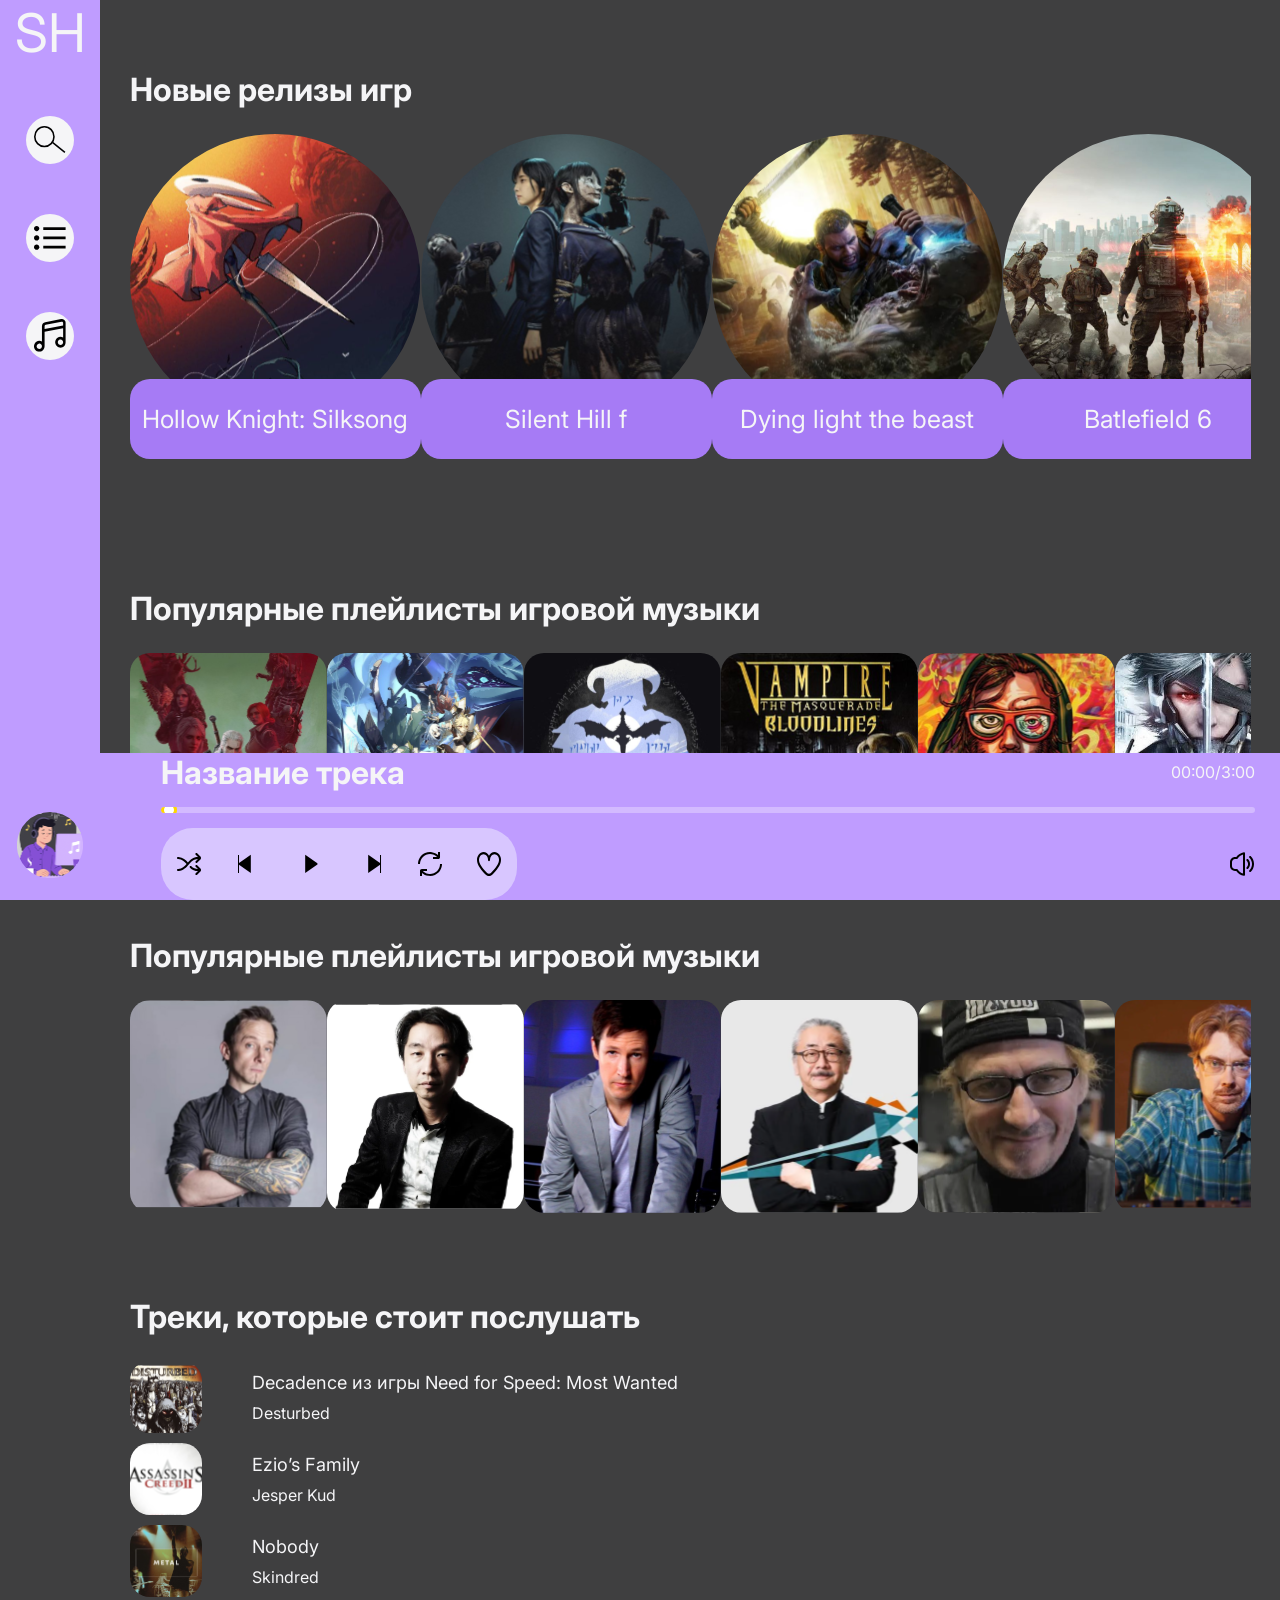
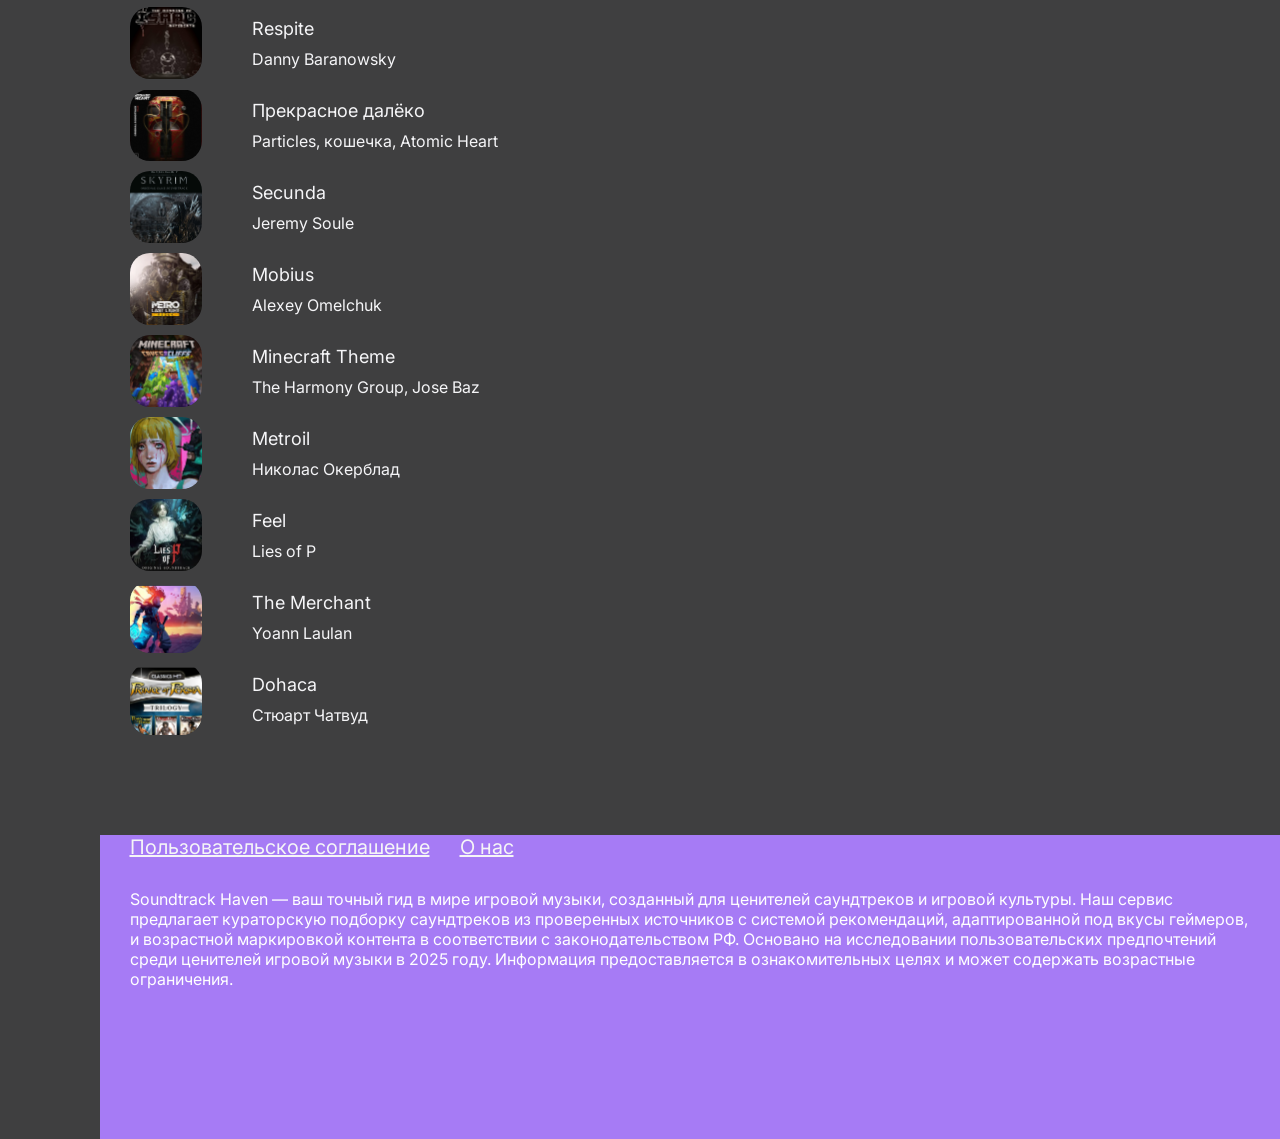
==== index.html @ 63424d8c "Починил валидацию." ====
<!doctype html>
<html lang="ru">
<head>
    <meta charset="UTF-8">
    <meta http-equiv="X-UA-Compatible" content="ie=edge">
    <title>Главная</title>
    <link rel="stylesheet" href="css/Главная%20страница/style.css">
    <link rel="icon" href="img/favicon/favicon.svg">
</head>
<body class="bodyIndex">
<header class="generalMenu">
    <a href="index.html" class="iconHome">
        SH
    </a>
    <nav>
        <a href="search_music.html">
            <div class="backgroundColourIconNav">
                <img class="iconNav" src="img/Общие_изображения/Лупа.svg" alt="find">
            </div>
        </a>
        <a href="#">
            <div class="backgroundColourIconNav">
                <img class="iconNav" src="img/Общие_изображения/Список.svg" alt="catalogPlaylist">
            </div>
        </a>
        <a href="#">
            <div class="backgroundColourIconNav">
                <img class="iconNav" src="img/Общие_изображения/Нота.svg" alt="favoriteMusic">
            </div>
        </a>
    </nav>
    <a class="userProfile" href="#">
        <img src="img/Общие_изображения/Фото_Профиля.svg" alt="icon-profile">
    </a>
</header>
<main class="contentMain">
    <section class="audioPlayer" aria-label="Аудиоплеер">
        <audio id="player" preload="metadata" aria-hidden="true">
            <source src="music/audio.mp3" type="audio/mpeg">
            Ваш браузер не поддерживает воспроизведение аудио
        </audio>

        <div class="nameAndTime">
            <h3 class="nameTrack">
                Название трека
            </h3>
            <p class="time">
                00:00/3:00
            </p>
        </div>


        <div class="progressContainer" role="progressbar" aria-valuenow="20" aria-valuemin="0" aria-valuemax="100">
            <div class="progress-fill"></div>
            <div class="progress-thumb" draggable="false"></div>
        </div>

        <div class="controls-container">
            <div class="controls">
                <button class="control-btn shuffle" aria-label="Перемешать треки" title="Перемешать">
                    <img src="img/Аудио_плеер/arrows.svg" alt="arrows">
                </button>
                <button class="control-btn prev" aria-label="Предыдущий трек" title="Предыдущий">
                    <img src="img/Аудио_плеер/back.svg" alt="back">
                </button>
                <button class="control-btn play-pause" aria-label="Воспроизвести" title="Воспроизвести/Пауза">
                    <img src="img/Аудио_плеер/pause.svg" alt="pause">
                </button>
                <button class="control-btn next" aria-label="Следующий трек" title="Следующий">
                    <img src="img/Аудио_плеер/next.svg" alt="next">
                </button>
                <button class="control-btn repeat" aria-label="Повторить трек" title="Повтор">
                    <img src="img/Аудио_плеер/refresh.svg" alt="refresh">
                </button>
                <button class="control-btn like" aria-label="Добавить в избранное" title="Нравится">
                    <img src="img/Аудио_плеер/like.svg" alt="like">
                </button>
            </div>
            <button class="control-btn volume-icon" aria-label="Регулировка громкости" title="Громкость">
                <img src="img/Аудио_плеер/value.svg" alt="value">
            </button>
        </div>
    </section>
    <div class="wrapper">
        <section class="newRealiseGame">
            <h2>Новые релизы игр</h2>
            <div class="cardsGame">
                <div class="cardGame">
                    <img src="img/Главная_страница/Silksong.svg" alt="photo_silksong">
                    <p>Hollow Knight: Silksong</p>
                </div>
                <div class="cardGame">
                    <img src="img/Главная_страница/Silent_hill_f.svg" alt="photo_silksong">
                    <p>Silent Hill f</p>
                </div>
                <div class="cardGame">

                    <img src="img/Главная_страница/Daying_light.svg" alt="photo_silksong">
                    <p>Dying light the beast</p>
                </div>
                <div class="cardGame">
                    <img src="img/Главная_страница/Battlefield_6.svg" alt="photo_silksong">
                    <p>Batlefield 6</p>
                </div>
            </div>
        </section>
        <section class="popularPlaylist">
            <h2>Популярные плейлисты игровой музыки</h2>
            <div class="cardPlaylist">
                <a>
                    <img src="img/Главная_страница/Ведьмак.svg" alt="Ведьмак3">
                </a>
                <a>
                    <img src="img/Главная_страница/Геншин.svg" alt="Геншин">
                </a>
                <a>
                    <img src="img/Главная_страница/Скайрим.svg" alt="Скайрим">
                </a>
                <a>
                    <img src="img/Главная_страница/Вампиры.svg" alt="Вампиры">
                </a>
                <a>
                    <img src="img/Главная_страница/Хотлайн.svg" alt="Хотлайн Майами">
                </a>
                <a>
                    <img src="img/Главная_страница/МеталГир.svg" alt="Mgr">
                </a>
            </div>
        </section>
        <section class="authorMusic">
            <h2>Популярные плейлисты игровой музыки</h2>
            <div class="cardAuthor">
                <a>
                    <img src="img/Главная_страница/Мик_Гордон.svg" alt="Ведьмак3">
                </a>
                <a>
                    <img src="img/Главная_страница/Акира_Ямаока.svg" alt="Геншин">
                </a>
                <a>
                    <img src="img/Главная_страница/Джейми_Кристоферсон.svg" alt="Скайрим">
                </a>
                <a>
                    <img src="img/Главная_страница/Нобуо_Уэмацу.svg" alt="Хотлайн Майами">
                </a>
                <a>
                    <img src="img/Главная_страница/Кирилл_Покровский.svg" alt="Mgr">
                </a>
                <a>
                    <img src="img/Главная_страница/Джаспер_Куд.svg" alt="Mgr">
                </a>
            </div>
        </section>
        <section class="trekLists">
            <h2>Треки, которые стоит послушать</h2>
            <div class="trekListRow">
                <div class="trekList">
                    <div class="cardTrack">
                        <img src="img/Главная_страница/Desturbed.svg" alt="Disturbed">
                        <div class="descriptionTrack">
                            <p>Decadence из игры Need for Speed: Most Wanted</p>
                            <p>Desturbed</p>
                        </div>
                    </div>
                    <div class="cardTrack">
                        <img src="img/Главная_страница/Assassin.svg" alt="Assassin">
                        <div class="descriptionTrack">
                            <p>Ezio’s Family</p>
                            <p>Jesper Kud</p>
                        </div>
                    </div>
                    <div class="cardTrack">
                        <img src="img/Главная_страница/Nobody.svg" alt="Nobody">
                        <div class="descriptionTrack">
                            <p>Nobody</p>
                            <p>Skindred</p>
                        </div>
                    </div>
                    <div class="cardTrack">
                        <img src="img/Главная_страница/Isaac.svg" alt="Isaac">
                        <div class="descriptionTrack">
                            <p>Respite</p>
                            <p>Danny Baranowsky</p>
                        </div>
                    </div>
                </div>
                <div class="trekList">
                    <div class="cardTrack">
                        <img src="img/Главная_страница/AtomicHeart.svg" alt="AtomicHeart">
                        <div class="descriptionTrack">
                            <p>Прекрасное далёко</p>
                            <p>Particles, кошечка, Atomic Heart</p>
                        </div>
                    </div>
                    <div class="cardTrack">
                        <img src="img/Главная_страница/Skyrim.svg" alt="Skyrim">
                        <div class="descriptionTrack">
                            <p>Secunda</p>
                            <p>Jeremy Soule</p>
                        </div>
                    </div>
                    <div class="cardTrack">
                        <img src="img/Главная_страница/Metro.svg" alt="Metro">
                        <div class="descriptionTrack">
                            <p>Mobius</p>
                            <p>Alexey Omelchuk</p>
                        </div>
                    </div>
                    <div class="cardTrack">
                        <img src="img/Главная_страница/Minecraft.svg" alt="Minecraft">
                        <div class="descriptionTrack">
                            <p>Minecraft Theme</p>
                            <p>The Harmony Group, Jose Baz</p>
                        </div>
                    </div>
                </div>
                <div class="trekList">
                    <div class="cardTrack">
                        <img src="img/Главная_страница/Hotline.svg" alt="Disturbed">
                        <div class="descriptionTrack">
                            <p>Metroil</p>
                            <p>Николас Окерблад</p>
                        </div>
                    </div>
                    <div class="cardTrack">
                        <img src="img/Главная_страница/Lies_of_p.svg" alt="Assassin">
                        <div class="descriptionTrack">
                            <p>Feel</p>
                            <p>Lies of P</p>
                        </div>
                    </div>
                    <div class="cardTrack">
                        <img src="img/Главная_страница/dead_cells.svg" alt="Nobody">
                        <div class="descriptionTrack">
                            <p>The Merchant</p>
                            <p>Yoann Laulan</p>
                        </div>
                    </div>
                    <div class="cardTrack">
                        <img src="img/Главная_страница/Prince_of_Persia.svg" alt="Isaac">
                        <div class="descriptionTrack">
                            <p>Dohaca</p>
                            <p>Стюарт Чатвуд</p>
                        </div>
                    </div>
                </div>
            </div>
        </section>
    </div>
</main>
<footer class="footerContent">
    <div class="wrapper">
        <div class="aboutUs">
            <nav class="aboutUsLinks">
                <a href="#">Пользовательское соглашение</a>
                <a href="#">О нас</a>
            </nav>
            <p class="paragraphFooter">
                Soundtrack Haven — ваш точный гид в мире игровой музыки, созданный для ценителей саундтреков и
                игровой культуры. Наш сервис предлагает кураторскую подборку саундтреков из проверенных источников
                с системой рекомендаций, адаптированной под вкусы геймеров, и возрастной маркировкой контента
                в соответствии с законодательством РФ. Основано на исследовании пользовательских предпочтений
                среди ценителей игровой музыки в 2025 году. Информация предоставляется в ознакомительных целях
                и может содержать возрастные ограничения.
            </p>
        </div>
    </div>
</footer>
</body>
</html>
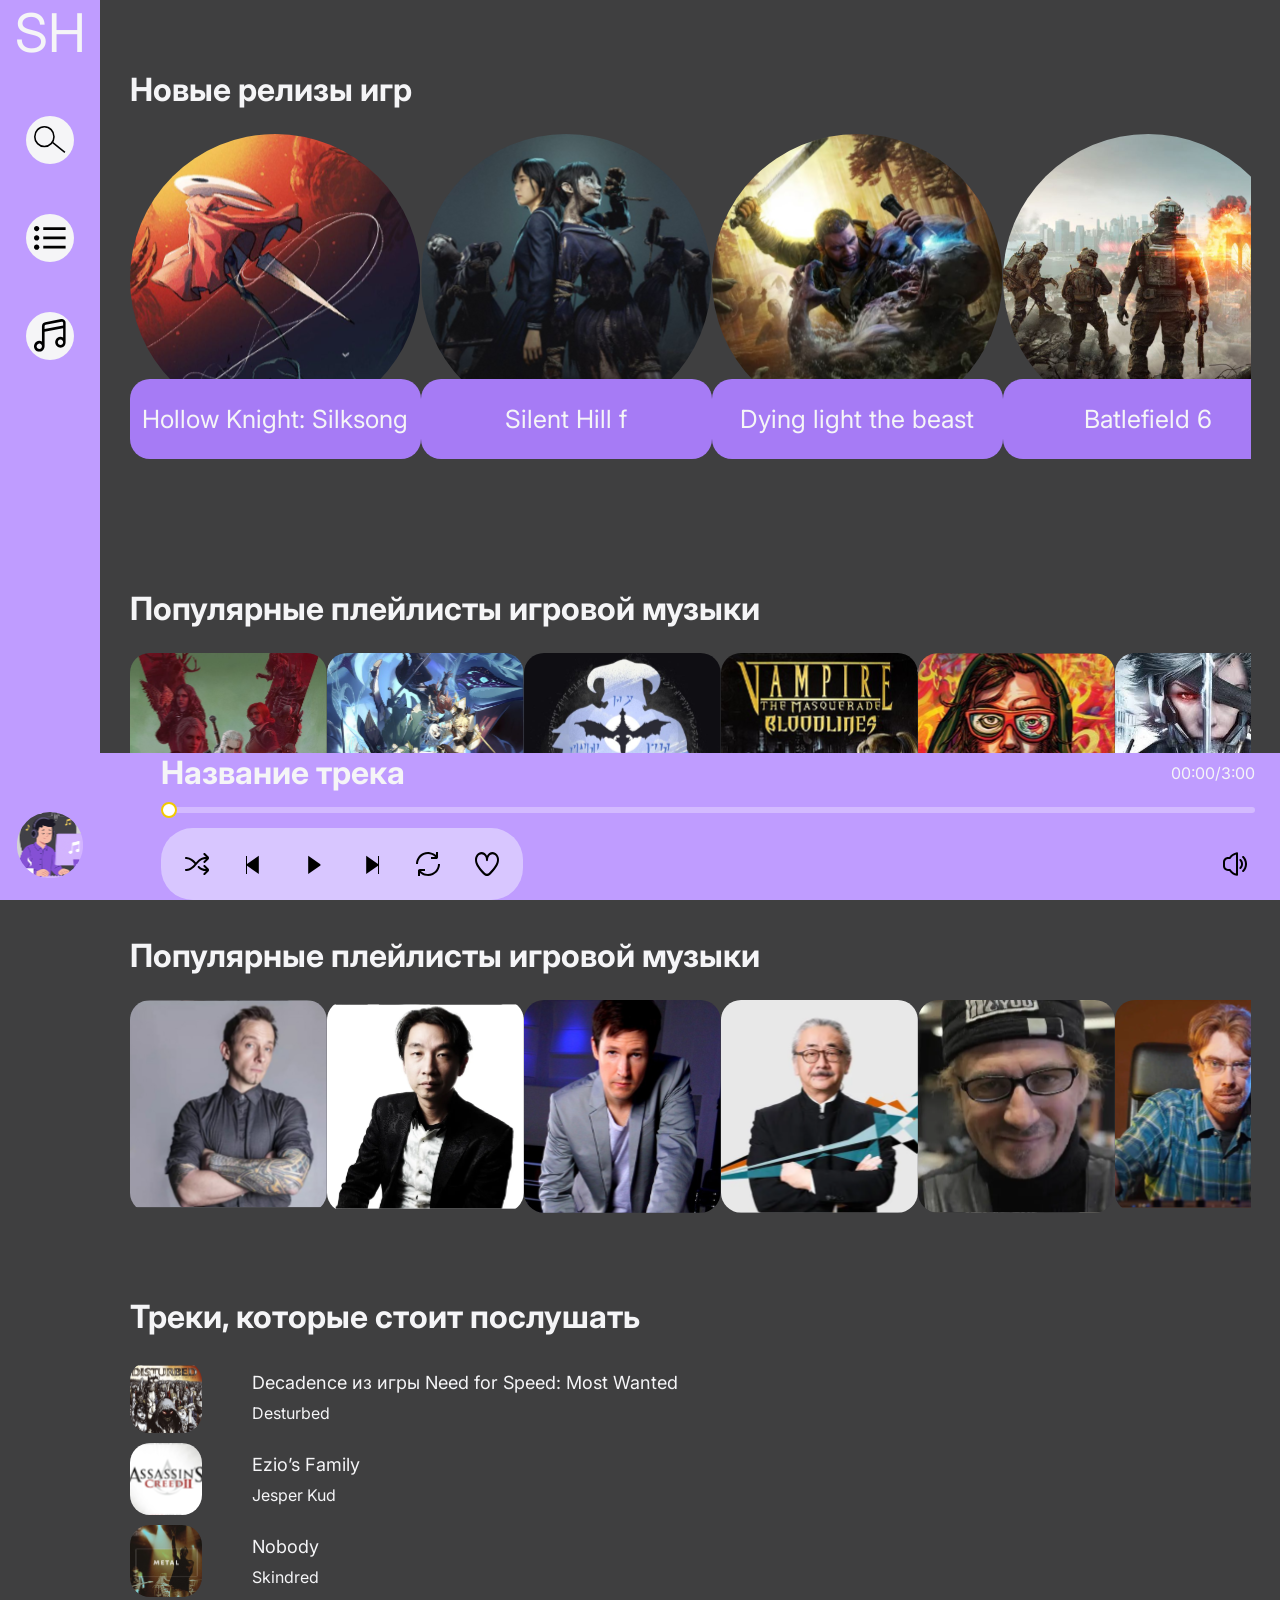
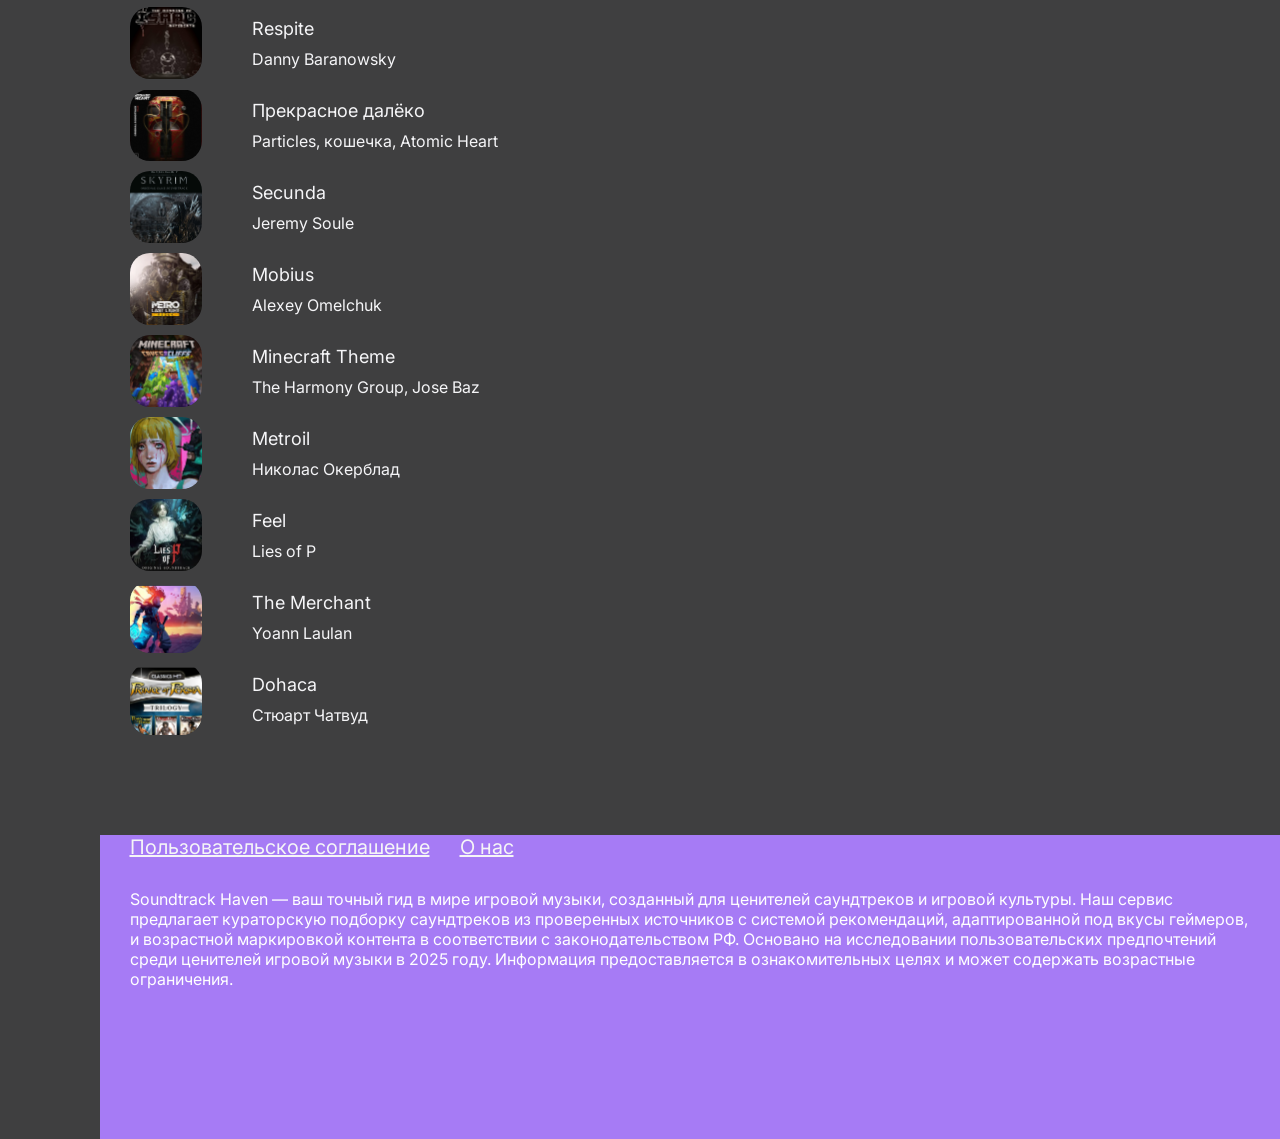
==== commit 08c824e2: "Сделал ховер состояния в навигации и плеере музыки." ====
--- a/index.html
+++ b/index.html
@@ -57,28 +57,42 @@
 
         <div class="controls-container">
             <div class="controls">
-                <button class="control-btn shuffle" aria-label="Перемешать треки" title="Перемешать">
-                    <img src="img/Аудио_плеер/arrows.svg" alt="arrows">
+                <div class="buttonsControl">
+                    <button class="control-btn shuffle" aria-label="Перемешать треки" title="Перемешать">
+                        <img src="img/Аудио_плеер/arrows.svg" alt="arrows">
+                    </button>
+                </div>
+                <div class="buttonsControl">
+                    <button class="control-btn prev" aria-label="Предыдущий трек" title="Предыдущий">
+                        <img src="img/Аудио_плеер/back.svg" alt="back">
+                    </button>
+                </div>
+                <div class="buttonsControl">
+                    <button class="control-btn play-pause" aria-label="Воспроизвести" title="Воспроизвести/Пауза">
+                        <img src="img/Аудио_плеер/pause.svg" alt="pause">
+                    </button>
+                </div>
+                <div class="buttonsControl">
+                    <button class="control-btn next" aria-label="Следующий трек" title="Следующий">
+                        <img src="img/Аудио_плеер/next.svg" alt="next">
+                    </button>
+                </div>
+                <div class="buttonsControl">
+                    <button class="control-btn repeat" aria-label="Повторить трек" title="Повтор">
+                        <img src="img/Аудио_плеер/refresh.svg" alt="refresh">
+                    </button>
+                </div>
+                <div class="buttonsControl">
+                    <button class="control-btn like" aria-label="Добавить в избранное" title="Нравится">
+                        <img src="img/Аудио_плеер/like.svg" alt="like">
+                    </button>
+                </div>
+            </div>
+            <div class="buttonsControl">
+                <button class="control-btn volume-icon" aria-label="Регулировка громкости" title="Громкость">
+                    <img src="img/Аудио_плеер/value.svg" alt="value">
                 </button>
-                <button class="control-btn prev" aria-label="Предыдущий трек" title="Предыдущий">
-                    <img src="img/Аудио_плеер/back.svg" alt="back">
-                </button>
-                <button class="control-btn play-pause" aria-label="Воспроизвести" title="Воспроизвести/Пауза">
-                    <img src="img/Аудио_плеер/pause.svg" alt="pause">
-                </button>
-                <button class="control-btn next" aria-label="Следующий трек" title="Следующий">
-                    <img src="img/Аудио_плеер/next.svg" alt="next">
-                </button>
-                <button class="control-btn repeat" aria-label="Повторить трек" title="Повтор">
-                    <img src="img/Аудио_плеер/refresh.svg" alt="refresh">
-                </button>
-                <button class="control-btn like" aria-label="Добавить в избранное" title="Нравится">
-                    <img src="img/Аудио_плеер/like.svg" alt="like">
-                </button>
-            </div>
-            <button class="control-btn volume-icon" aria-label="Регулировка громкости" title="Громкость">
-                <img src="img/Аудио_плеер/value.svg" alt="value">
-            </button>
+            </div>
         </div>
     </section>
     <div class="wrapper">
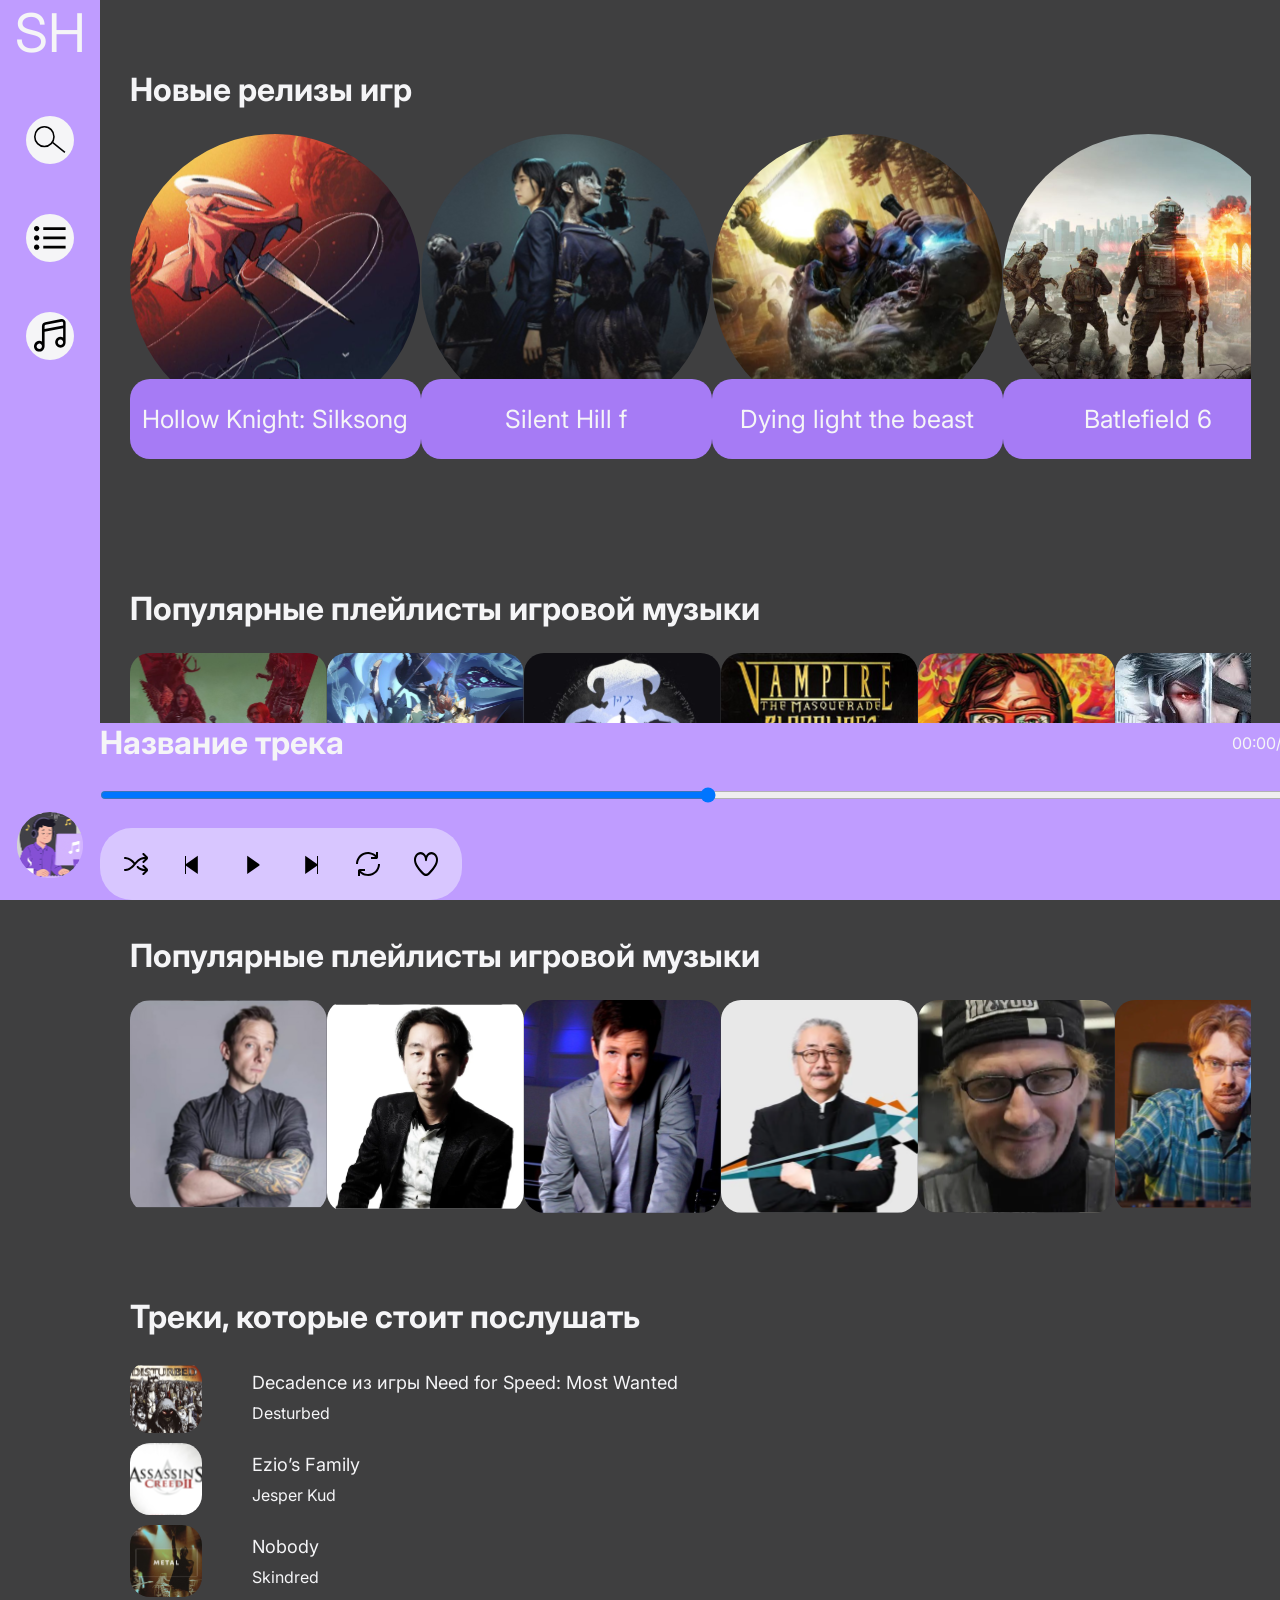
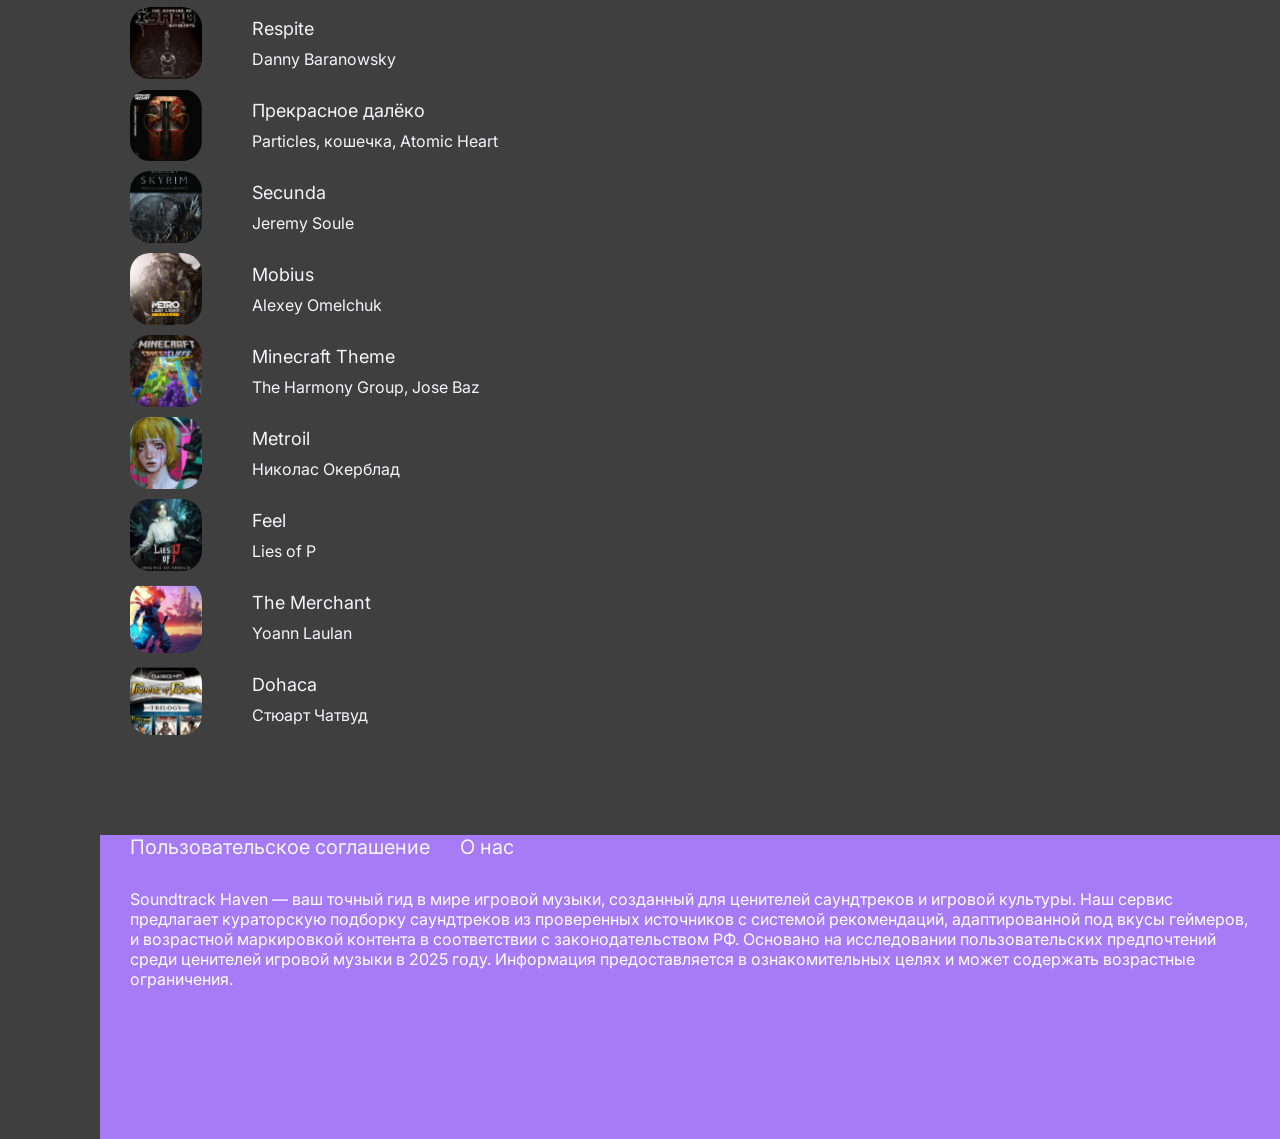
==== commit 46452de3: "Поменял Муз меню и перерабатываю стрпницу плейлиста." ====
--- a/index.html
+++ b/index.html
@@ -2,6 +2,7 @@
 <html lang="ru">
 <head>
     <meta charset="UTF-8">
+    <meta name="viewport" content="width=device-width, initial-scale=1">
     <meta http-equiv="X-UA-Compatible" content="ie=edge">
     <title>Главная</title>
     <link rel="stylesheet" href="css/Главная%20страница/style.css">
@@ -48,14 +49,12 @@
                 00:00/3:00
             </p>
         </div>
+        <div class="progressBarContainer">
+            <label for="progressBar" ></label>
+            <input type="range" id="progressBar" name="progressBar">
+        </div>
 
-
-        <div class="progressContainer" role="progressbar" aria-valuenow="20" aria-valuemin="0" aria-valuemax="100">
-            <div class="progress-fill"></div>
-            <div class="progress-thumb" draggable="false"></div>
-        </div>
-
-        <div class="controls-container">
+        <div class="controlsContainer">
             <div class="controls">
                 <div class="buttonsControl">
                     <button class="control-btn shuffle" aria-label="Перемешать треки" title="Перемешать">
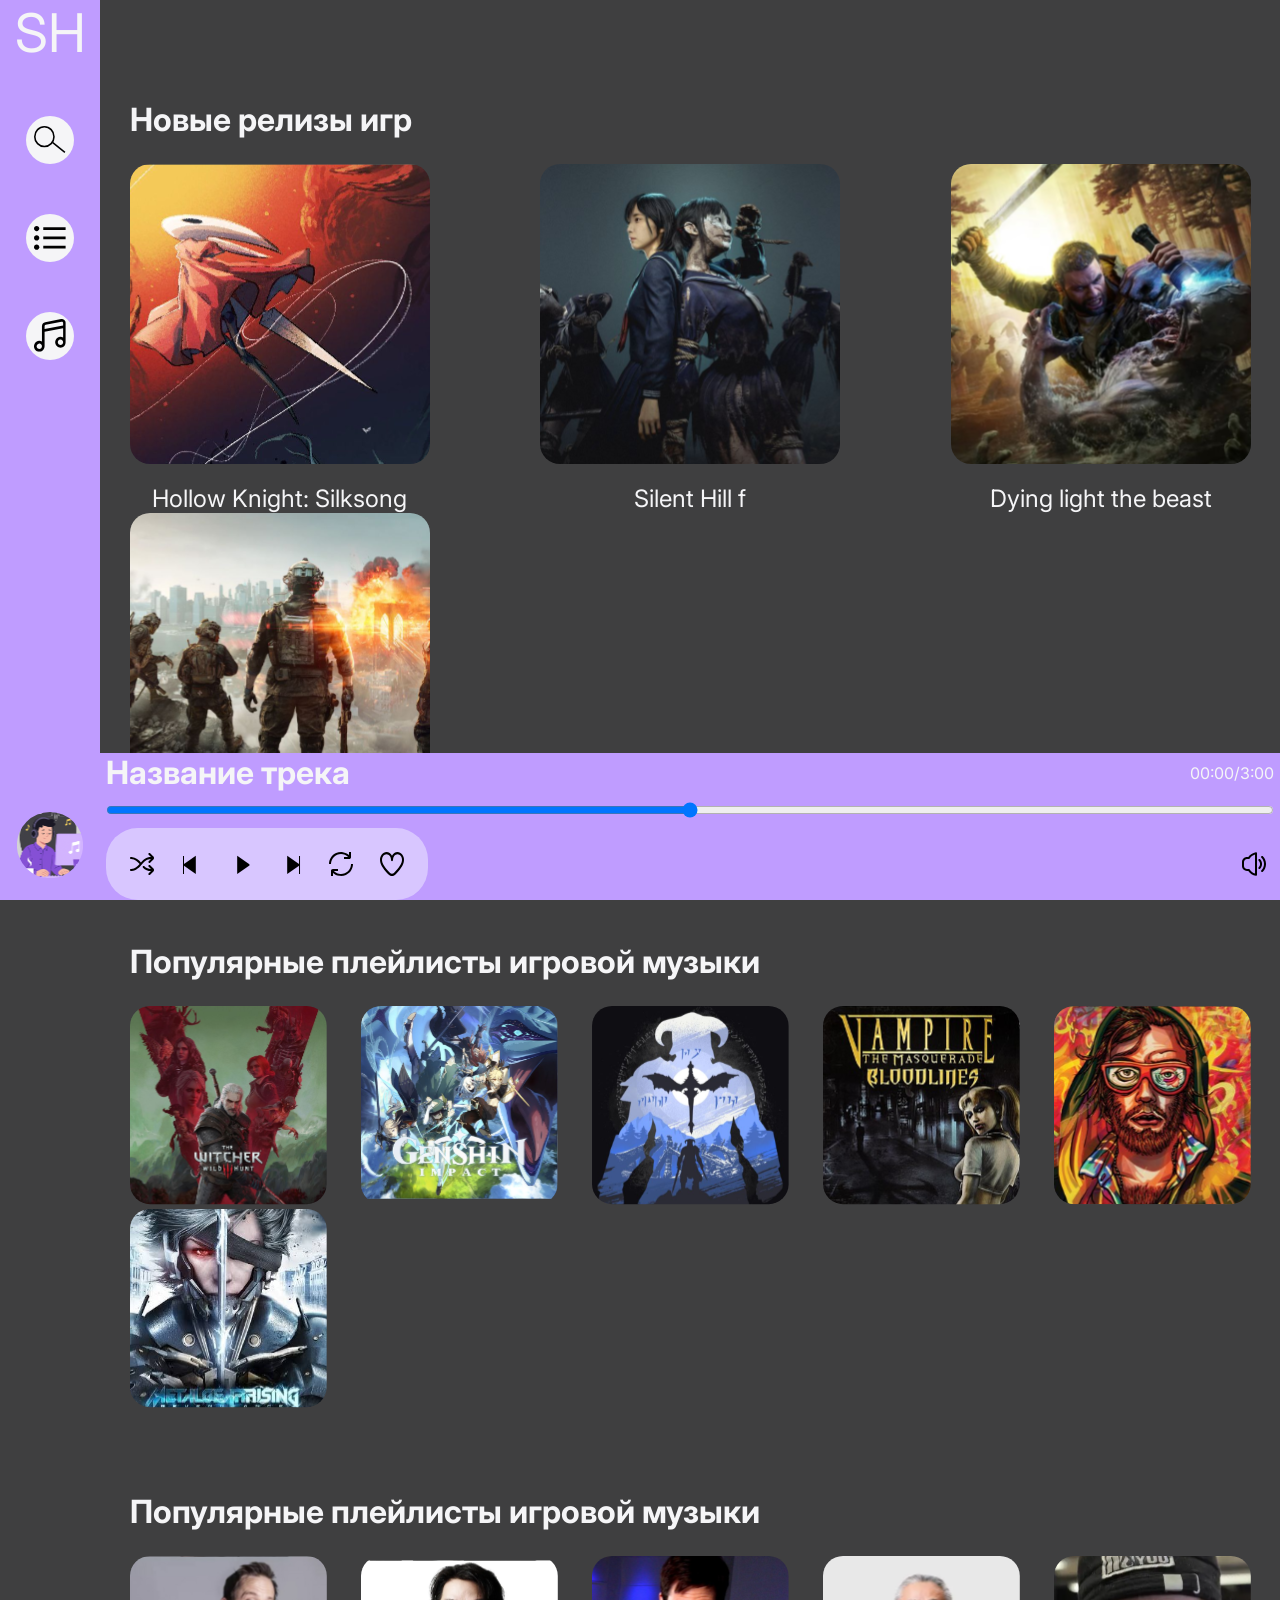
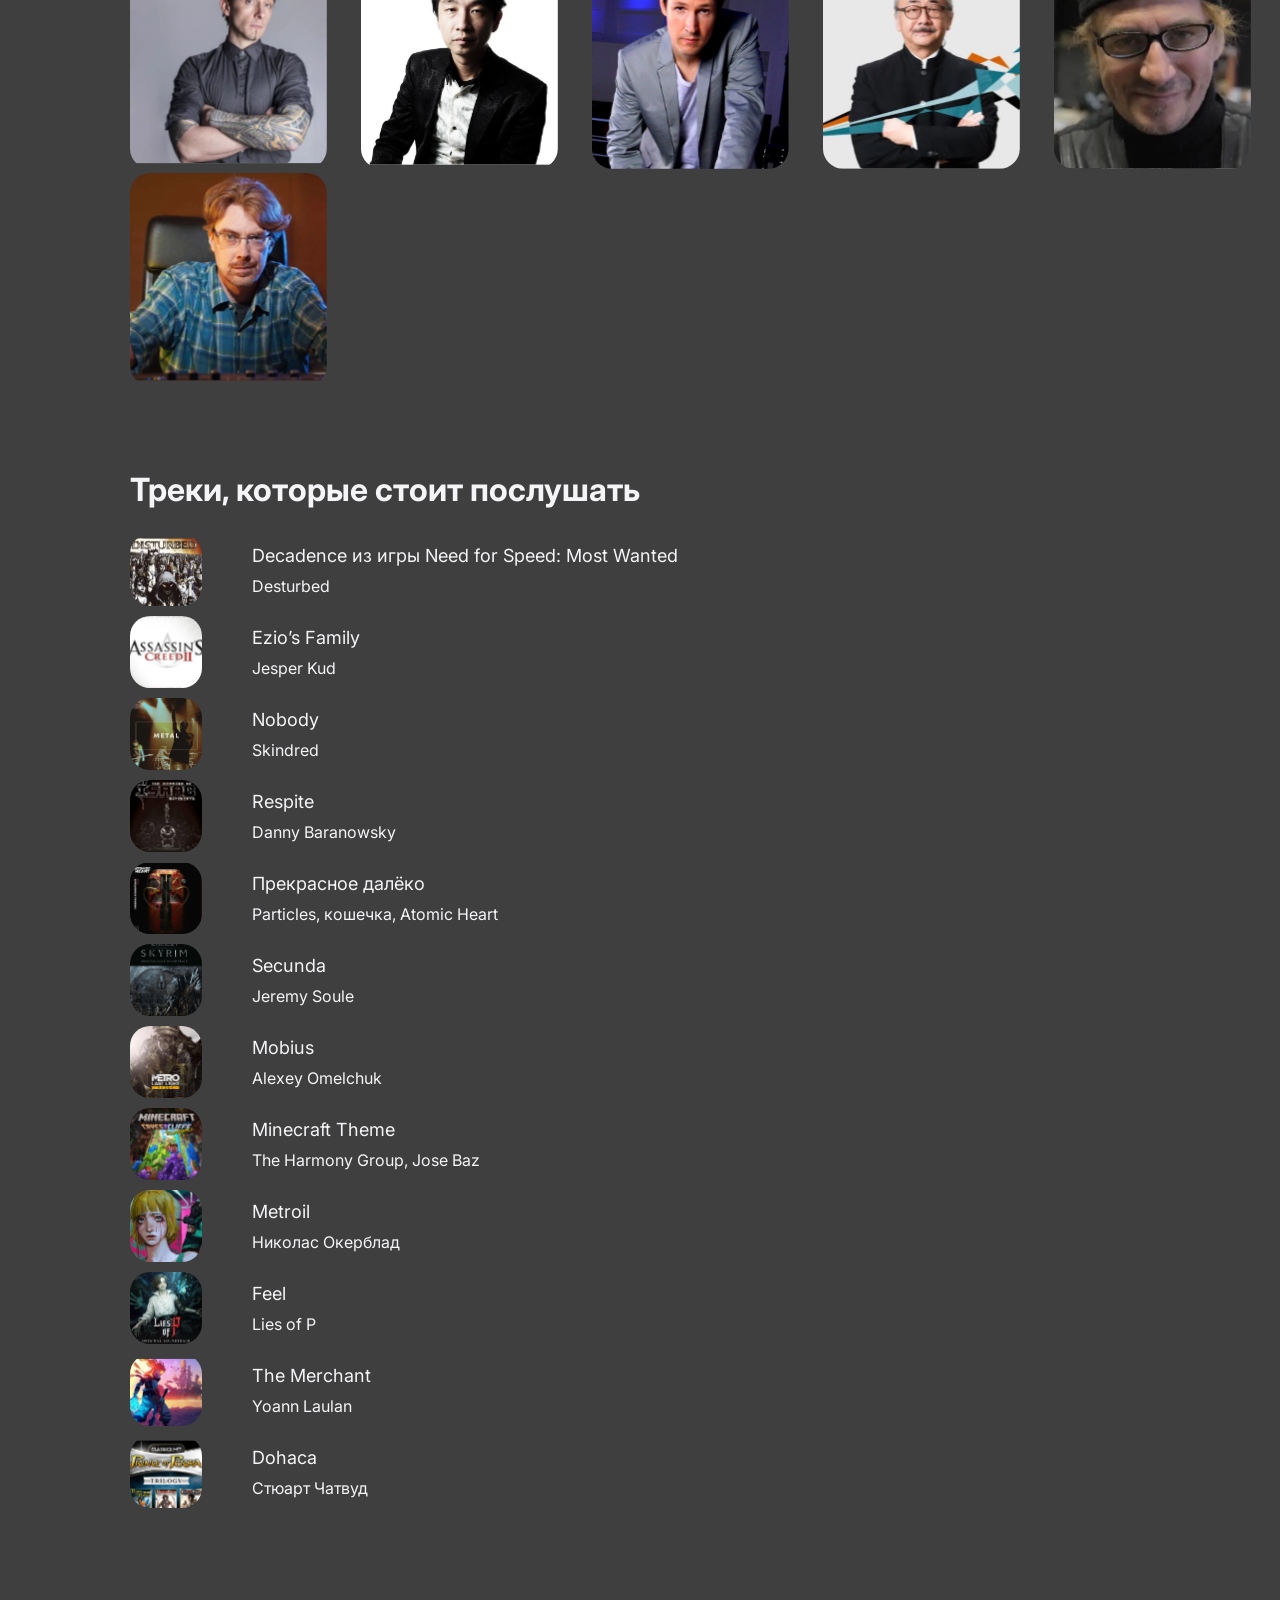
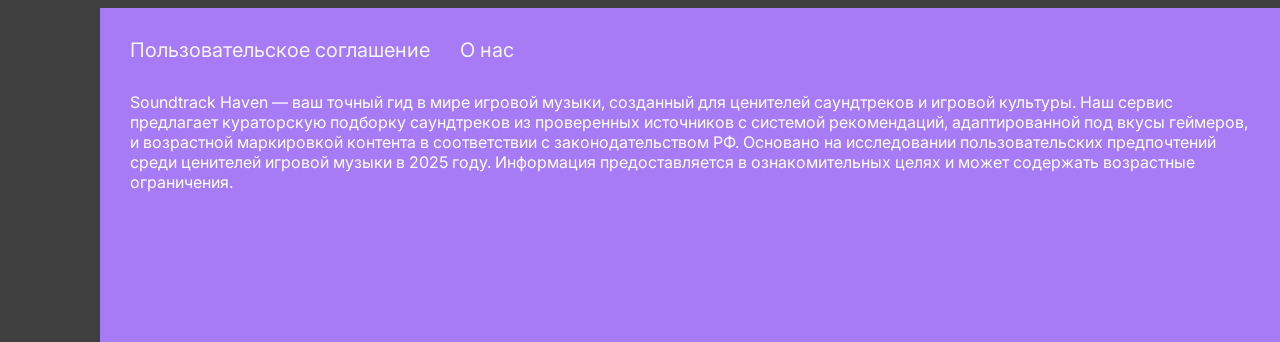
==== commit 0075b0a3: "Доделал адаптивку под мобилки." ====
--- a/index.html
+++ b/index.html
@@ -99,20 +99,20 @@
             <h2>Новые релизы игр</h2>
             <div class="cardsGame">
                 <div class="cardGame">
-                    <img src="img/Главная_страница/Silksong.svg" alt="photo_silksong">
+                    <img class="imgGame" src="img/Главная_страница/Silksong.svg" alt="photo_silksong">
                     <p>Hollow Knight: Silksong</p>
                 </div>
                 <div class="cardGame">
-                    <img src="img/Главная_страница/Silent_hill_f.svg" alt="photo_silksong">
+                    <img class="imgGame" src="img/Главная_страница/Silent_hill_f.svg" alt="photo_silksong">
                     <p>Silent Hill f</p>
                 </div>
                 <div class="cardGame">
 
-                    <img src="img/Главная_страница/Daying_light.svg" alt="photo_silksong">
+                    <img class="imgGame" src="img/Главная_страница/Daying_light.svg" alt="photo_silksong">
                     <p>Dying light the beast</p>
                 </div>
                 <div class="cardGame">
-                    <img src="img/Главная_страница/Battlefield_6.svg" alt="photo_silksong">
+                    <img class="imgGame" src="img/Главная_страница/Battlefield_6.svg" alt="photo_silksong">
                     <p>Batlefield 6</p>
                 </div>
             </div>
@@ -121,22 +121,22 @@
             <h2>Популярные плейлисты игровой музыки</h2>
             <div class="cardPlaylist">
                 <a>
-                    <img src="img/Главная_страница/Ведьмак.svg" alt="Ведьмак3">
-                </a>
-                <a>
-                    <img src="img/Главная_страница/Геншин.svg" alt="Геншин">
-                </a>
-                <a>
-                    <img src="img/Главная_страница/Скайрим.svg" alt="Скайрим">
-                </a>
-                <a>
-                    <img src="img/Главная_страница/Вампиры.svg" alt="Вампиры">
-                </a>
-                <a>
-                    <img src="img/Главная_страница/Хотлайн.svg" alt="Хотлайн Майами">
-                </a>
-                <a>
-                    <img src="img/Главная_страница/МеталГир.svg" alt="Mgr">
+                    <img class="cardPlaylistImg" src="img/Главная_страница/Ведьмак.svg" alt="Ведьмак3">
+                </a>
+                <a>
+                    <img class="cardPlaylistImg" src="img/Главная_страница/Геншин.svg" alt="Геншин">
+                </a>
+                <a>
+                    <img class="cardPlaylistImg" src="img/Главная_страница/Скайрим.svg" alt="Скайрим">
+                </a>
+                <a>
+                    <img class="cardPlaylistImg" src="img/Главная_страница/Вампиры.svg" alt="Вампиры">
+                </a>
+                <a>
+                    <img class="cardPlaylistImg" src="img/Главная_страница/Хотлайн.svg" alt="Хотлайн Майами">
+                </a>
+                <a>
+                    <img class="cardPlaylistImg" src="img/Главная_страница/МеталГир.svg" alt="Mgr">
                 </a>
             </div>
         </section>
@@ -144,22 +144,22 @@
             <h2>Популярные плейлисты игровой музыки</h2>
             <div class="cardAuthor">
                 <a>
-                    <img src="img/Главная_страница/Мик_Гордон.svg" alt="Ведьмак3">
-                </a>
-                <a>
-                    <img src="img/Главная_страница/Акира_Ямаока.svg" alt="Геншин">
-                </a>
-                <a>
-                    <img src="img/Главная_страница/Джейми_Кристоферсон.svg" alt="Скайрим">
-                </a>
-                <a>
-                    <img src="img/Главная_страница/Нобуо_Уэмацу.svg" alt="Хотлайн Майами">
-                </a>
-                <a>
-                    <img src="img/Главная_страница/Кирилл_Покровский.svg" alt="Mgr">
-                </a>
-                <a>
-                    <img src="img/Главная_страница/Джаспер_Куд.svg" alt="Mgr">
+                    <img class="cardAuthorImg" src="img/Главная_страница/Мик_Гордон.svg" alt="Ведьмак3">
+                </a>
+                <a>
+                    <img class="cardAuthorImg" src="img/Главная_страница/Акира_Ямаока.svg" alt="Геншин">
+                </a>
+                <a>
+                    <img class="cardAuthorImg" src="img/Главная_страница/Джейми_Кристоферсон.svg" alt="Скайрим">
+                </a>
+                <a>
+                    <img class="cardAuthorImg" src="img/Главная_страница/Нобуо_Уэмацу.svg" alt="Хотлайн Майами">
+                </a>
+                <a>
+                    <img class="cardAuthorImg" src="img/Главная_страница/Кирилл_Покровский.svg" alt="Mgr">
+                </a>
+                <a>
+                    <img class="cardAuthorImg" src="img/Главная_страница/Джаспер_Куд.svg" alt="Mgr">
                 </a>
             </div>
         </section>
@@ -168,28 +168,28 @@
             <div class="trekListRow">
                 <div class="trekList">
                     <div class="cardTrack">
-                        <img src="img/Главная_страница/Desturbed.svg" alt="Disturbed">
+                        <img class="cardTrackImg" src="img/Главная_страница/Desturbed.svg" alt="Disturbed">
                         <div class="descriptionTrack">
                             <p>Decadence из игры Need for Speed: Most Wanted</p>
                             <p>Desturbed</p>
                         </div>
                     </div>
                     <div class="cardTrack">
-                        <img src="img/Главная_страница/Assassin.svg" alt="Assassin">
+                        <img class="cardTrackImg" src="img/Главная_страница/Assassin.svg" alt="Assassin">
                         <div class="descriptionTrack">
                             <p>Ezio’s Family</p>
                             <p>Jesper Kud</p>
                         </div>
                     </div>
                     <div class="cardTrack">
-                        <img src="img/Главная_страница/Nobody.svg" alt="Nobody">
+                        <img class="cardTrackImg" src="img/Главная_страница/Nobody.svg" alt="Nobody">
                         <div class="descriptionTrack">
                             <p>Nobody</p>
                             <p>Skindred</p>
                         </div>
                     </div>
                     <div class="cardTrack">
-                        <img src="img/Главная_страница/Isaac.svg" alt="Isaac">
+                        <img class="cardTrackImg" src="img/Главная_страница/Isaac.svg" alt="Isaac">
                         <div class="descriptionTrack">
                             <p>Respite</p>
                             <p>Danny Baranowsky</p>
@@ -198,28 +198,28 @@
                 </div>
                 <div class="trekList">
                     <div class="cardTrack">
-                        <img src="img/Главная_страница/AtomicHeart.svg" alt="AtomicHeart">
+                        <img class="cardTrackImg" src="img/Главная_страница/AtomicHeart.svg" alt="AtomicHeart">
                         <div class="descriptionTrack">
                             <p>Прекрасное далёко</p>
                             <p>Particles, кошечка, Atomic Heart</p>
                         </div>
                     </div>
                     <div class="cardTrack">
-                        <img src="img/Главная_страница/Skyrim.svg" alt="Skyrim">
+                        <img class="cardTrackImg" src="img/Главная_страница/Skyrim.svg" alt="Skyrim">
                         <div class="descriptionTrack">
                             <p>Secunda</p>
                             <p>Jeremy Soule</p>
                         </div>
                     </div>
                     <div class="cardTrack">
-                        <img src="img/Главная_страница/Metro.svg" alt="Metro">
+                        <img class="cardTrackImg" src="img/Главная_страница/Metro.svg" alt="Metro">
                         <div class="descriptionTrack">
                             <p>Mobius</p>
                             <p>Alexey Omelchuk</p>
                         </div>
                     </div>
                     <div class="cardTrack">
-                        <img src="img/Главная_страница/Minecraft.svg" alt="Minecraft">
+                        <img class="cardTrackImg" src="img/Главная_страница/Minecraft.svg" alt="Minecraft">
                         <div class="descriptionTrack">
                             <p>Minecraft Theme</p>
                             <p>The Harmony Group, Jose Baz</p>
@@ -228,28 +228,28 @@
                 </div>
                 <div class="trekList">
                     <div class="cardTrack">
-                        <img src="img/Главная_страница/Hotline.svg" alt="Disturbed">
+                        <img class="cardTrackImg" src="img/Главная_страница/Hotline.svg" alt="Disturbed">
                         <div class="descriptionTrack">
                             <p>Metroil</p>
                             <p>Николас Окерблад</p>
                         </div>
                     </div>
                     <div class="cardTrack">
-                        <img src="img/Главная_страница/Lies_of_p.svg" alt="Assassin">
+                        <img class="cardTrackImg" src="img/Главная_страница/Lies_of_p.svg" alt="Assassin">
                         <div class="descriptionTrack">
                             <p>Feel</p>
                             <p>Lies of P</p>
                         </div>
                     </div>
                     <div class="cardTrack">
-                        <img src="img/Главная_страница/dead_cells.svg" alt="Nobody">
+                        <img class="cardTrackImg" src="img/Главная_страница/dead_cells.svg" alt="Nobody">
                         <div class="descriptionTrack">
                             <p>The Merchant</p>
                             <p>Yoann Laulan</p>
                         </div>
                     </div>
                     <div class="cardTrack">
-                        <img src="img/Главная_страница/Prince_of_Persia.svg" alt="Isaac">
+                        <img class="cardTrackImg" src="img/Главная_страница/Prince_of_Persia.svg" alt="Isaac">
                         <div class="descriptionTrack">
                             <p>Dohaca</p>
                             <p>Стюарт Чатвуд</p>
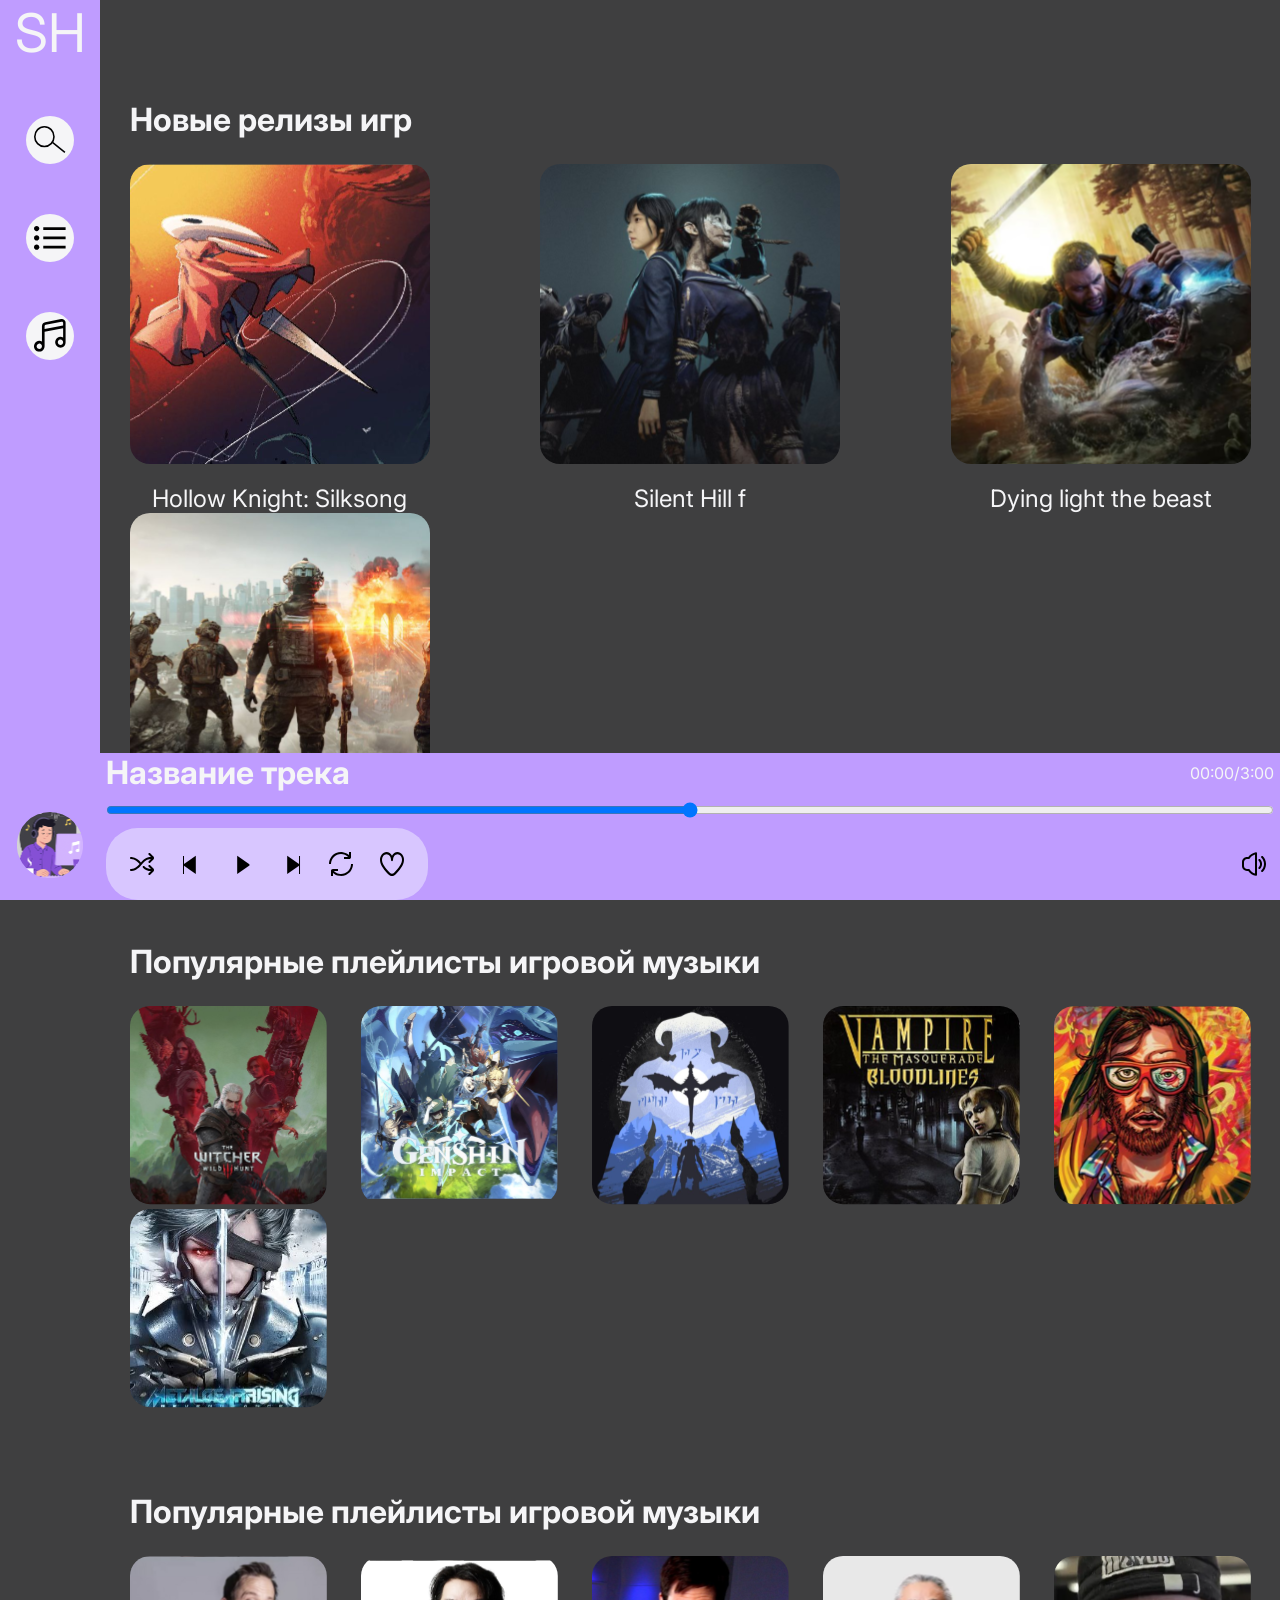
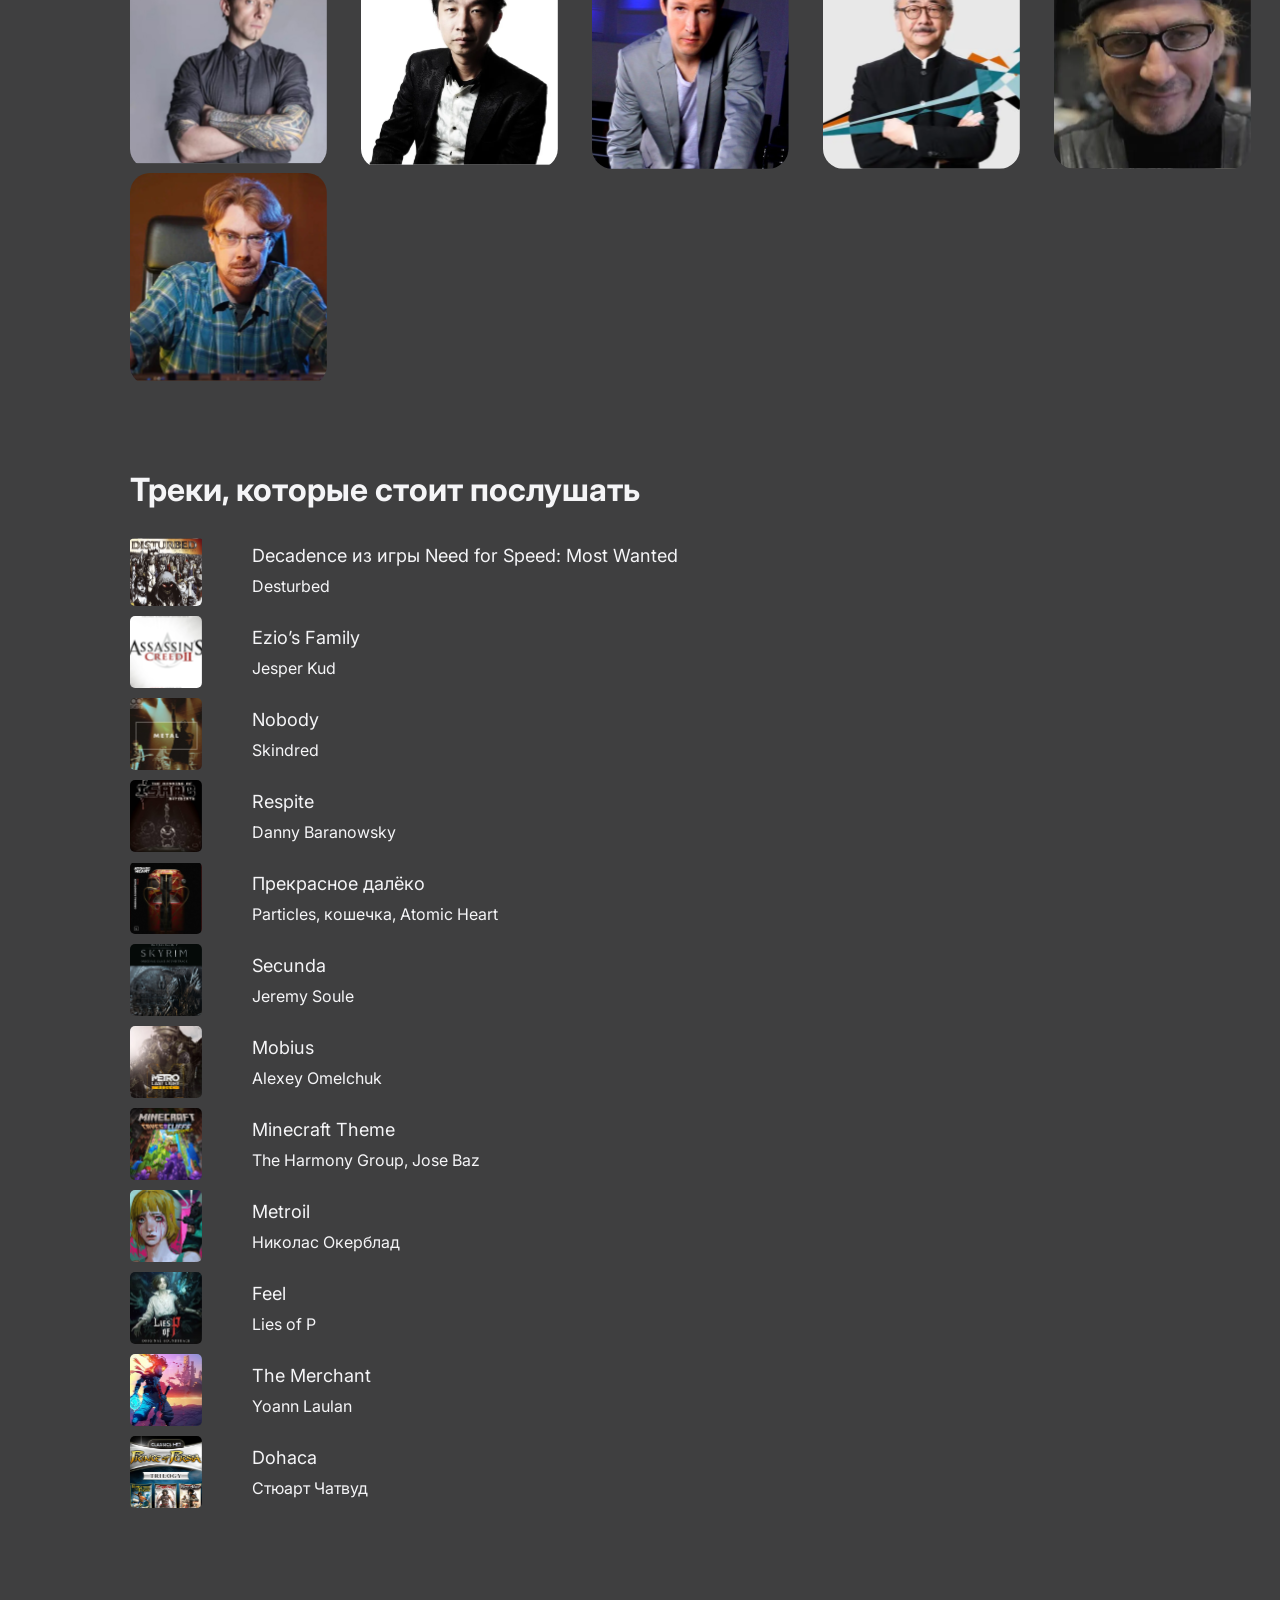
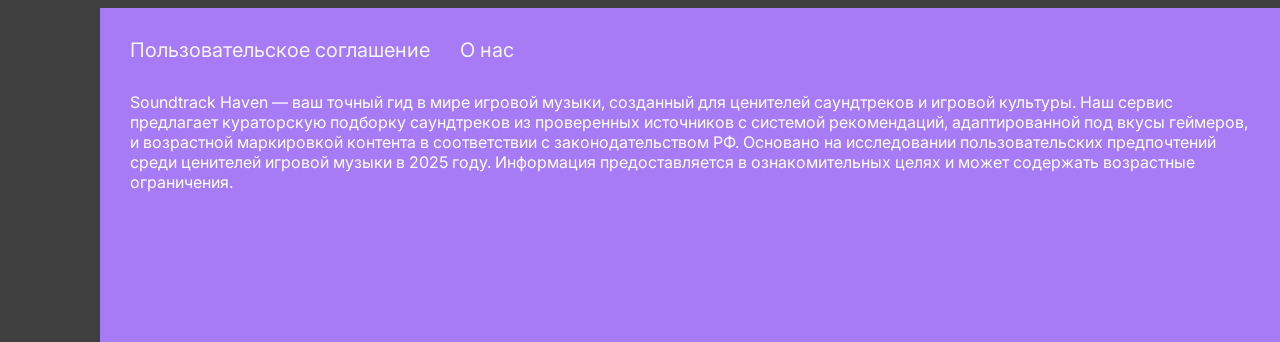
==== commit 09781d7f: "Осталось написать страницу трека и страницу автора музыки." ====
--- a/index.html
+++ b/index.html
@@ -19,18 +19,18 @@
                 <img class="iconNav" src="img/Общие_изображения/Лупа.svg" alt="find">
             </div>
         </a>
-        <a href="#">
+        <a href="catalog_playlist.html">
             <div class="backgroundColourIconNav">
                 <img class="iconNav" src="img/Общие_изображения/Список.svg" alt="catalogPlaylist">
             </div>
         </a>
-        <a href="#">
+        <a href="playlist_favorite_music_user.html">
             <div class="backgroundColourIconNav">
                 <img class="iconNav" src="img/Общие_изображения/Нота.svg" alt="favoriteMusic">
             </div>
         </a>
     </nav>
-    <a class="userProfile" href="#">
+    <a class="userProfile" href="register_form.html">
         <img src="img/Общие_изображения/Фото_Профиля.svg" alt="icon-profile">
     </a>
 </header>
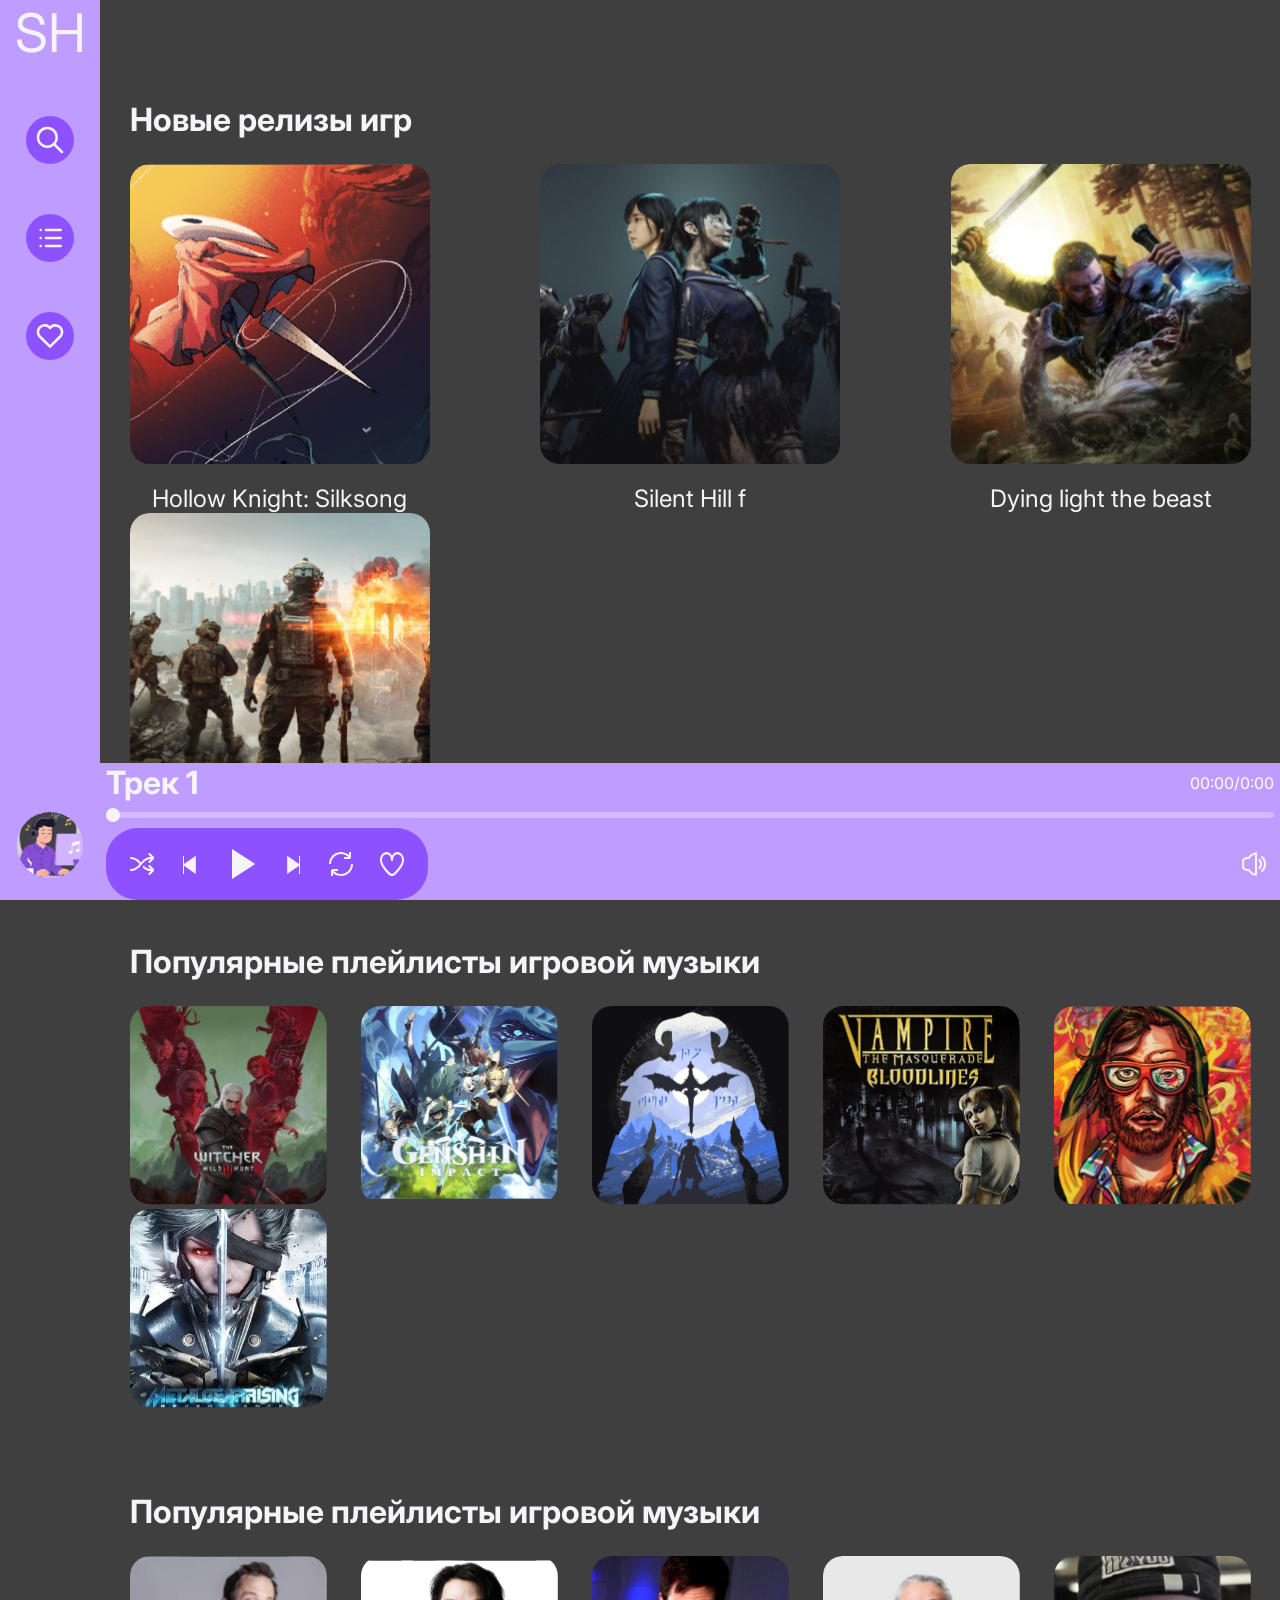
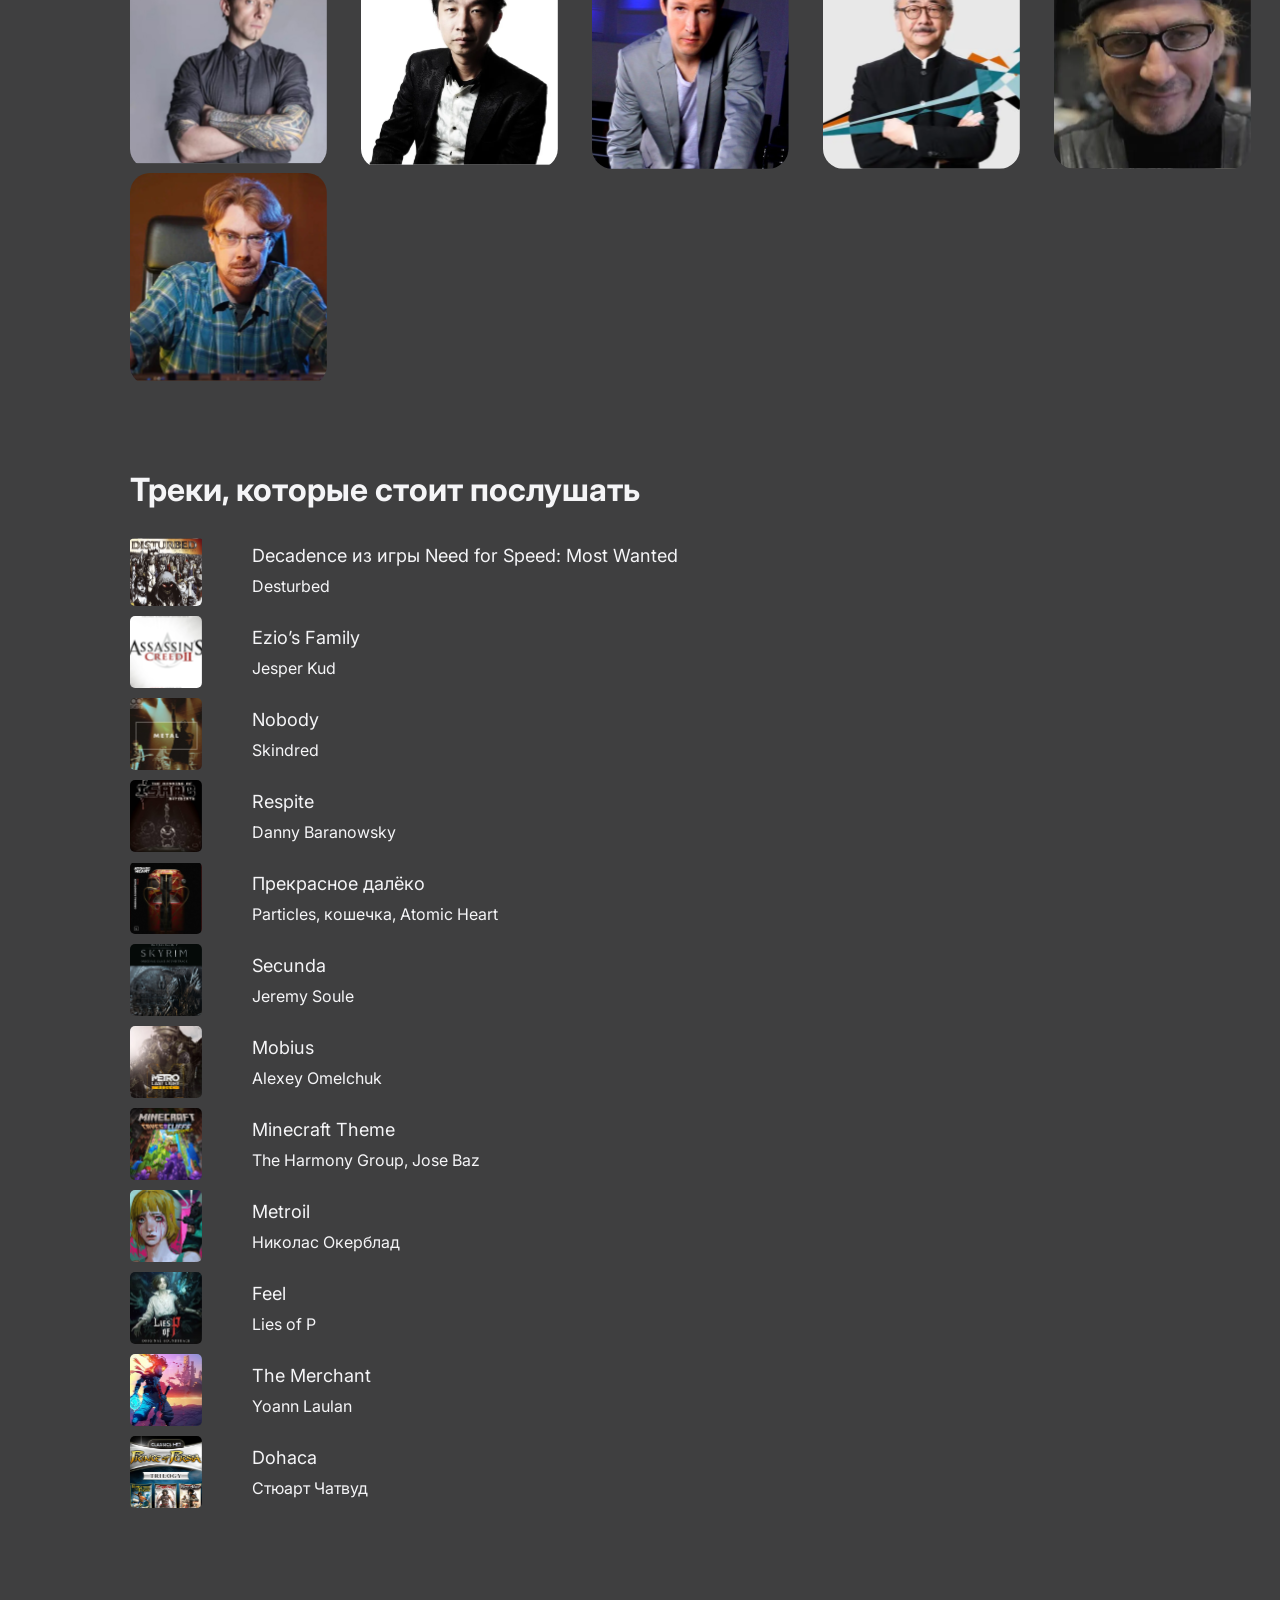
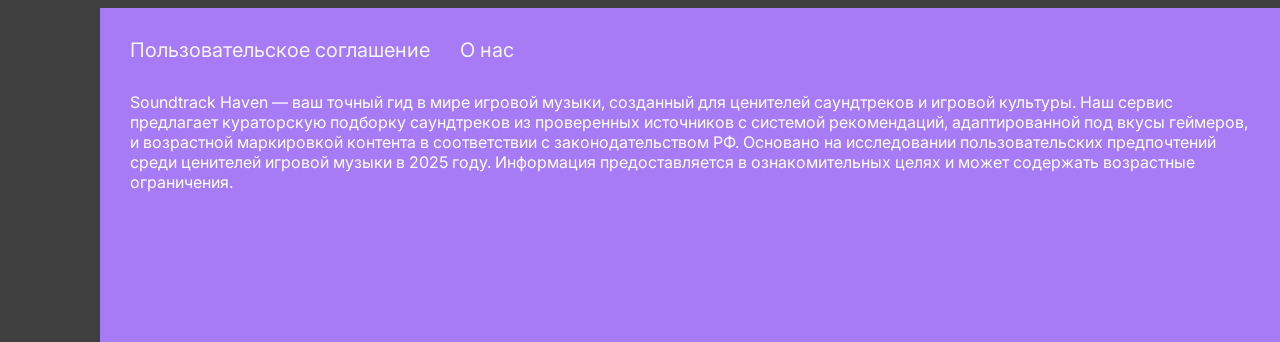
==== commit dbf0151a: "Исправил ошибки и поменял все названия на английский." ====
--- a/index.html
+++ b/index.html
@@ -5,7 +5,7 @@
     <meta name="viewport" content="width=device-width, initial-scale=1">
     <meta http-equiv="X-UA-Compatible" content="ie=edge">
     <title>Главная</title>
-    <link rel="stylesheet" href="css/Главная%20страница/style.css">
+    <link rel="stylesheet" href="css/home/style.css">
     <link rel="icon" href="img/favicon/favicon.svg">
 </head>
 <body class="bodyIndex">
@@ -34,132 +34,126 @@
         <img src="img/Общие_изображения/Фото_Профиля.svg" alt="icon-profile">
     </a>
 </header>
-<main class="contentMain">
-    <section class="audioPlayer" aria-label="Аудиоплеер">
-        <audio id="player" preload="metadata" aria-hidden="true">
-            <source src="music/audio.mp3" type="audio/mpeg">
-            Ваш браузер не поддерживает воспроизведение аудио
-        </audio>
-
-        <div class="nameAndTime">
-            <h3 class="nameTrack">
-                Название трека
-            </h3>
-            <p class="time">
-                00:00/3:00
-            </p>
-        </div>
-        <div class="progressBarContainer">
-            <label for="progressBar" ></label>
-            <input type="range" id="progressBar" name="progressBar">
-        </div>
-
-        <div class="controlsContainer">
-            <div class="controls">
-                <div class="buttonsControl">
-                    <button class="control-btn shuffle" aria-label="Перемешать треки" title="Перемешать">
-                        <img src="img/Аудио_плеер/arrows.svg" alt="arrows">
-                    </button>
-                </div>
-                <div class="buttonsControl">
-                    <button class="control-btn prev" aria-label="Предыдущий трек" title="Предыдущий">
-                        <img src="img/Аудио_плеер/back.svg" alt="back">
-                    </button>
-                </div>
+<section class="audioPlayer" aria-label="Аудиоплеер">
+    <audio id="player" preload="metadata" aria-hidden="true">
+        <source src="music/audio.mp3" type="audio/mpeg">
+        Ваш браузер не поддерживает воспроизведение аудио
+    </audio>
+    <div class="nameAndTime">
+        <h3 class="nameTrack">Название трека</h3>
+        <p class="time">00:00/3:00</p>
+    </div>
+    <div class="progressBarContainer">
+        <input type="range" id="progressBar" name="progressBar" aria-label="Прогресс трека">
+    </div>
+    <div class="controlsContainer">
+        <div class="controls">
+            <div class="buttonsControl">
+                <button class="control-btn shuffle" aria-label="Перемешать треки" title="Перемешать">
+                    <img src="img/Аудио_плеер/arrows.svg" alt="arrows">
+                </button>
+            </div>
+            <div class="buttonsControl">
+                <button class="control-btn prev" aria-label="Предыдущий трек" title="Предыдущий">
+                    <img src="img/Аудио_плеер/back.svg" alt="back">
+                </button>
+            </div>
                 <div class="buttonsControl">
                     <button class="control-btn play-pause" aria-label="Воспроизвести" title="Воспроизвести/Пауза">
-                        <img src="img/Аудио_плеер/pause.svg" alt="pause">
+                        <img class="icon-play" src="img/Аудио_плеер/play.svg" alt="play">
+                        <img class="icon-pause" src="img/Аудио_плеер/pause.svg" alt="pause">
                     </button>
                 </div>
-                <div class="buttonsControl">
-                    <button class="control-btn next" aria-label="Следующий трек" title="Следующий">
-                        <img src="img/Аудио_плеер/next.svg" alt="next">
-                    </button>
-                </div>
-                <div class="buttonsControl">
-                    <button class="control-btn repeat" aria-label="Повторить трек" title="Повтор">
-                        <img src="img/Аудио_плеер/refresh.svg" alt="refresh">
-                    </button>
-                </div>
-                <div class="buttonsControl">
-                    <button class="control-btn like" aria-label="Добавить в избранное" title="Нравится">
-                        <img src="img/Аудио_плеер/like.svg" alt="like">
-                    </button>
-                </div>
-            </div>
-            <div class="buttonsControl">
-                <button class="control-btn volume-icon" aria-label="Регулировка громкости" title="Громкость">
-                    <img src="img/Аудио_плеер/value.svg" alt="value">
+            <div class="buttonsControl">
+                <button class="control-btn next" aria-label="Следующий трек" title="Следующий">
+                    <img src="img/Аудио_плеер/next.svg" alt="next">
+                </button>
+            </div>
+            <div class="buttonsControl">
+                <button class="control-btn repeat" aria-label="Повторить трек" title="Повтор">
+                    <img src="img/Аудио_плеер/refresh.svg" alt="refresh">
+                </button>
+            </div>
+            <div class="buttonsControl">
+                <button class="control-btn like" aria-label="Добавить в избранное" title="Нравится">
+                    <img src="img/Аудио_плеер/like.svg" alt="like">
                 </button>
             </div>
         </div>
-    </section>
+        <div class="buttonsControl">
+            <button class="control-btn volume-icon" aria-label="Регулировка громкости" title="Громкость">
+                <img src="img/Аудио_плеер/value.svg" alt="value">
+            </button>
+        </div>
+    </div>
+</section>
+<main class="contentMain">
     <div class="wrapper">
         <section class="newRealiseGame">
             <h2>Новые релизы игр</h2>
-            <div class="cardsGame">
-                <div class="cardGame">
-                    <img class="imgGame" src="img/Главная_страница/Silksong.svg" alt="photo_silksong">
+                <div class="cardsGame">
+                <div class="cardGame">
+                    <img class="imgGame" src="img/Главная_страница/Silksong.svg" alt="Hollow Knight: Silksong">
                     <p>Hollow Knight: Silksong</p>
                 </div>
                 <div class="cardGame">
-                    <img class="imgGame" src="img/Главная_страница/Silent_hill_f.svg" alt="photo_silksong">
+                    <img class="imgGame" src="img/Главная_страница/Silent_hill_f.svg" alt="Silent Hill f">
                     <p>Silent Hill f</p>
                 </div>
                 <div class="cardGame">
 
-                    <img class="imgGame" src="img/Главная_страница/Daying_light.svg" alt="photo_silksong">
+                    <img class="imgGame" src="img/Главная_страница/Daying_light.svg" alt="Dying Light: The Beast">
                     <p>Dying light the beast</p>
                 </div>
                 <div class="cardGame">
-                    <img class="imgGame" src="img/Главная_страница/Battlefield_6.svg" alt="photo_silksong">
-                    <p>Batlefield 6</p>
+                    <img class="imgGame" src="img/Главная_страница/Battlefield_6.svg" alt="Battlefield 6">
+                    <p>Battlefield 6</p>
                 </div>
             </div>
         </section>
         <section class="popularPlaylist">
             <h2>Популярные плейлисты игровой музыки</h2>
             <div class="cardPlaylist">
-                <a>
-                    <img class="cardPlaylistImg" src="img/Главная_страница/Ведьмак.svg" alt="Ведьмак3">
-                </a>
-                <a>
-                    <img class="cardPlaylistImg" src="img/Главная_страница/Геншин.svg" alt="Геншин">
-                </a>
-                <a>
-                    <img class="cardPlaylistImg" src="img/Главная_страница/Скайрим.svg" alt="Скайрим">
-                </a>
-                <a>
-                    <img class="cardPlaylistImg" src="img/Главная_страница/Вампиры.svg" alt="Вампиры">
-                </a>
-                <a>
-                    <img class="cardPlaylistImg" src="img/Главная_страница/Хотлайн.svg" alt="Хотлайн Майами">
-                </a>
-                <a>
-                    <img class="cardPlaylistImg" src="img/Главная_страница/МеталГир.svg" alt="Mgr">
+                <a href="#">
+                    <img class="cardPlaylistImg" src="img/Главная_страница/Ведьмак.svg" alt="Ведьмак 3">
+                </a>
+                <a href="#">
+                    <img class="cardPlaylistImg" src="img/Главная_страница/Геншин.svg" alt="Genshin Impact">
+                </a>
+                <a href="#">
+                    <img class="cardPlaylistImg" src="img/Главная_страница/Скайрим.svg" alt="Skyrim">
+                </a>
+                <a href="#">
+                    <img class="cardPlaylistImg" src="img/Главная_страница/Вампиры.svg" alt="V Rising">
+                </a>
+                <a href="#">
+                    <img class="cardPlaylistImg" src="img/Главная_страница/Хотлайн.svg" alt="Hotline Miami">
+                </a>
+                <a href="#">
+                    <img class="cardPlaylistImg" src="img/Главная_страница/МеталГир.svg" alt="Metal Gear Rising">
                 </a>
             </div>
         </section>
         <section class="authorMusic">
             <h2>Популярные плейлисты игровой музыки</h2>
             <div class="cardAuthor">
-                <a>
-                    <img class="cardAuthorImg" src="img/Главная_страница/Мик_Гордон.svg" alt="Ведьмак3">
-                </a>
-                <a>
-                    <img class="cardAuthorImg" src="img/Главная_страница/Акира_Ямаока.svg" alt="Геншин">
-                </a>
-                <a>
-                    <img class="cardAuthorImg" src="img/Главная_страница/Джейми_Кристоферсон.svg" alt="Скайрим">
-                </a>
-                <a>
-                    <img class="cardAuthorImg" src="img/Главная_страница/Нобуо_Уэмацу.svg" alt="Хотлайн Майами">
-                </a>
-                <a>
-                    <img class="cardAuthorImg" src="img/Главная_страница/Кирилл_Покровский.svg" alt="Mgr">
-                </a>
-                <a>
-                    <img class="cardAuthorImg" src="img/Главная_страница/Джаспер_Куд.svg" alt="Mgr">
+                <a href="#">
+                    <img class="cardAuthorImg" src="img/Главная_страница/Мик_Гордон.svg" alt="Мик Гордон">
+                </a>
+                <a href="#">
+                    <img class="cardAuthorImg" src="img/Главная_страница/Акира_Ямаока.svg" alt="Акира Ямаока">
+                </a>
+                <a href="#">
+                    <img class="cardAuthorImg" src="img/Главная_страница/Джейми_Кристоферсон.svg" alt="Джейми Кристоферсон">
+                </a>
+                <a href="#">
+                    <img class="cardAuthorImg" src="img/Главная_страница/Нобуо_Уэмацу.svg" alt="Нобуо Уэмацу">
+                </a>
+                <a href="#">
+                    <img class="cardAuthorImg" src="img/Главная_страница/Кирилл_Покровский.svg" alt="Кирилл Покровский">
+                </a>
+                <a href="#">
+                    <img class="cardAuthorImg" src="img/Главная_страница/Джаспер_Куд.svg" alt="Jesper Kyd">
                 </a>
             </div>
         </section>
@@ -228,28 +222,28 @@
                 </div>
                 <div class="trekList">
                     <div class="cardTrack">
-                        <img class="cardTrackImg" src="img/Главная_страница/Hotline.svg" alt="Disturbed">
+                        <img class="cardTrackImg" src="img/Главная_страница/Hotline.svg" alt="Hotline Miami">
                         <div class="descriptionTrack">
                             <p>Metroil</p>
                             <p>Николас Окерблад</p>
                         </div>
                     </div>
                     <div class="cardTrack">
-                        <img class="cardTrackImg" src="img/Главная_страница/Lies_of_p.svg" alt="Assassin">
+                        <img class="cardTrackImg" src="img/Главная_страница/Lies_of_p.svg" alt="Lies of P">
                         <div class="descriptionTrack">
                             <p>Feel</p>
                             <p>Lies of P</p>
                         </div>
                     </div>
                     <div class="cardTrack">
-                        <img class="cardTrackImg" src="img/Главная_страница/dead_cells.svg" alt="Nobody">
+                        <img class="cardTrackImg" src="img/Главная_страница/dead_cells.svg" alt="Dead Cells">
                         <div class="descriptionTrack">
                             <p>The Merchant</p>
                             <p>Yoann Laulan</p>
                         </div>
                     </div>
                     <div class="cardTrack">
-                        <img class="cardTrackImg" src="img/Главная_страница/Prince_of_Persia.svg" alt="Isaac">
+                        <img class="cardTrackImg" src="img/Главная_страница/Prince_of_Persia.svg" alt="Prince of Persia">
                         <div class="descriptionTrack">
                             <p>Dohaca</p>
                             <p>Стюарт Чатвуд</p>
@@ -264,8 +258,8 @@
     <div class="wrapper">
         <div class="aboutUs">
             <nav class="aboutUsLinks">
-                <a href="#">Пользовательское соглашение</a>
-                <a href="#">О нас</a>
+                <a href="user_agreement.html">Пользовательское соглашение</a>
+                <a href="about_us.html">О нас</a>
             </nav>
             <p class="paragraphFooter">
                 Soundtrack Haven — ваш точный гид в мире игровой музыки, созданный для ценителей саундтреков и
@@ -278,5 +272,6 @@
         </div>
     </div>
 </footer>
+<script src="js/player.js"></script>
 </body>
 </html>
--- a/css/home/style.css
+++ b/css/home/style.css
@@ -0,0 +1,3 @@
+@import "../common/base.css";
+@import "../common/components.css";
+@import "main.css";
